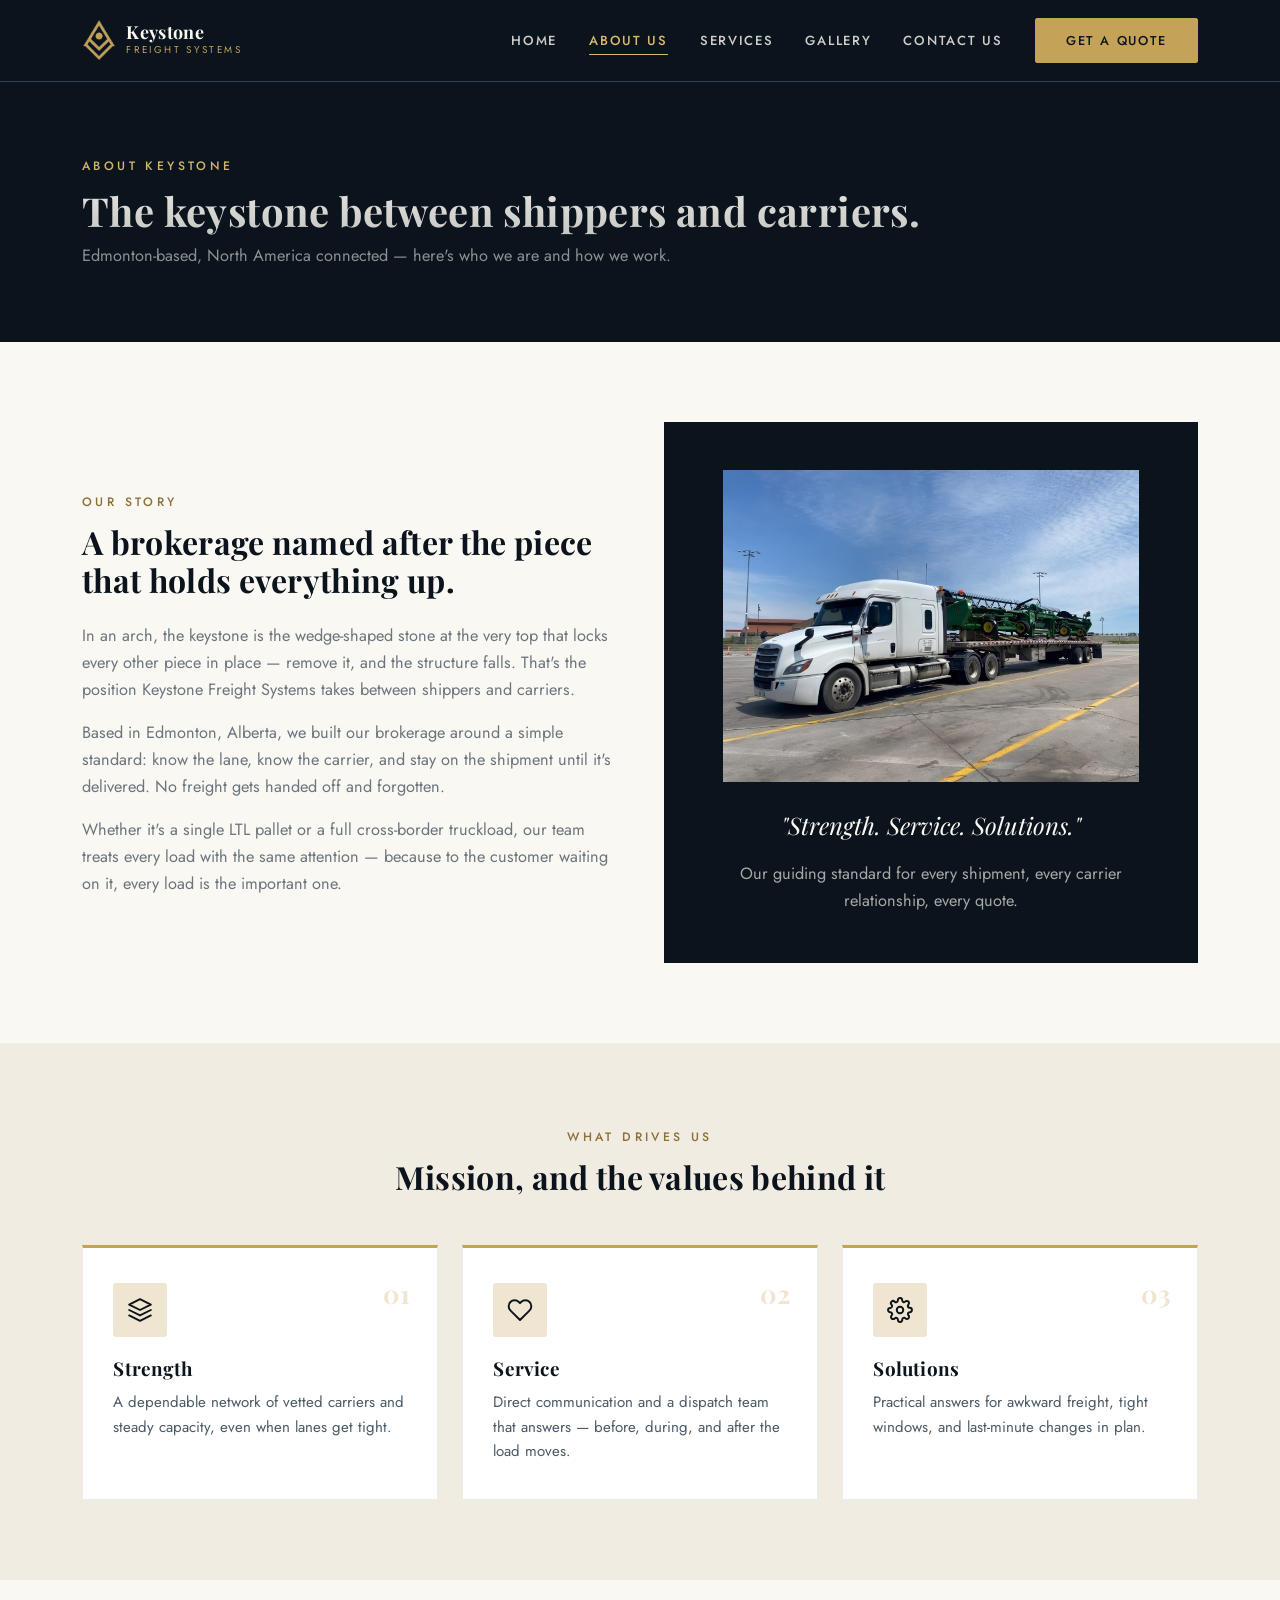
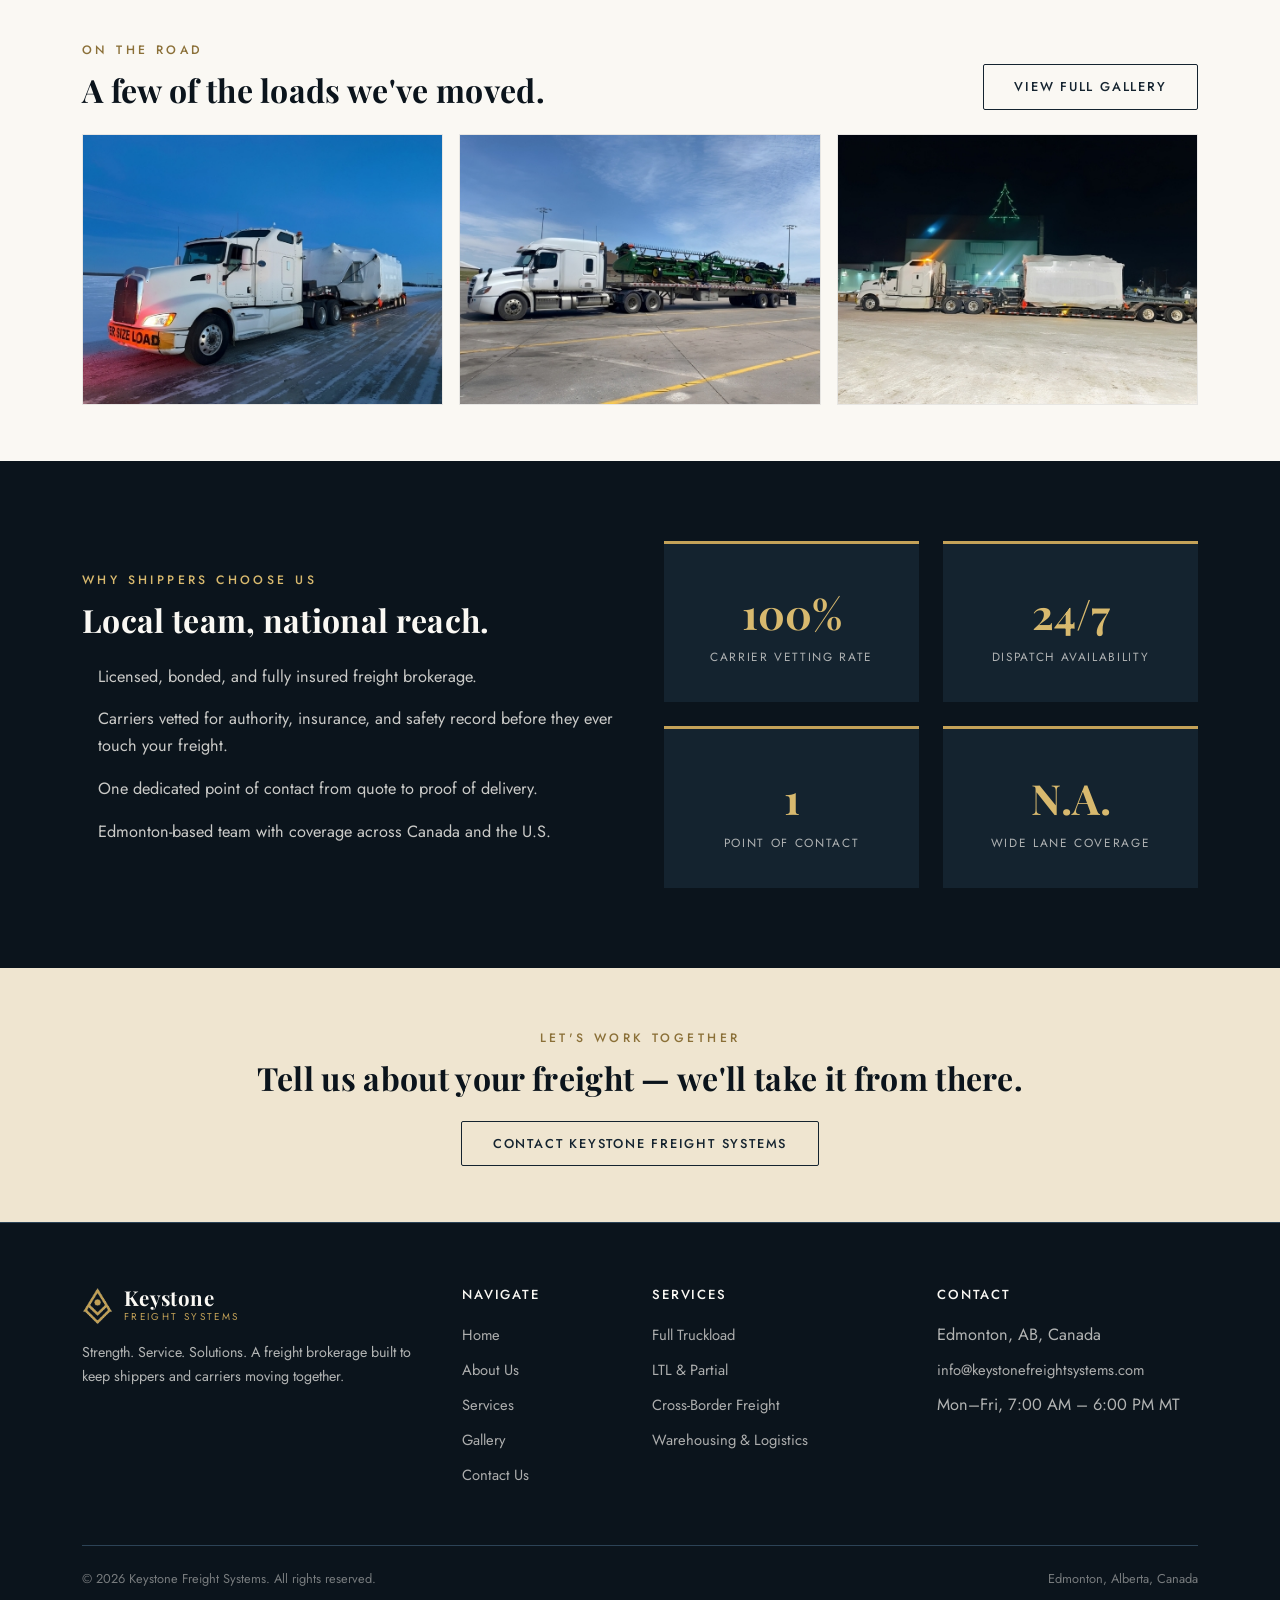
==== about.html @ e7c113f8 "Add files via upload" ====
<!DOCTYPE html>
<html lang="en">
<head>
<meta charset="UTF-8">
<meta name="viewport" content="width=device-width, initial-scale=1.0">
<title>About Us | Keystone Freight Systems</title>
<meta name="description" content="Learn about Keystone Freight Systems, an Edmonton, AB freight brokerage built on strength, service, and solutions.">
<link rel="icon" href="assets/logo-mark.png">
<link rel="preconnect" href="https://fonts.googleapis.com">
<link href="https://fonts.googleapis.com/css2?family=Playfair+Display:wght@600;700;800&family=Jost:wght@400;500;600&display=swap" rel="stylesheet">
<link href="https://cdn.jsdelivr.net/npm/bootstrap@5.3.3/dist/css/bootstrap.min.css" rel="stylesheet">
<link href="css/style.css" rel="stylesheet">
</head>
<body>

<!-- NAVBAR -->
<nav class="navbar navbar-expand-lg kfs-navbar fixed-top">
  <div class="container">
    <a class="navbar-brand" href="index.html">
      <img src="assets/logo-mark.png" alt="Keystone Freight Systems logo">
      <span>
        <span class="kfs-brand-word d-block">Keystone</span>
        <span class="kfs-brand-sub">Freight Systems</span>
      </span>
    </a>
    <button class="navbar-toggler" type="button" data-bs-toggle="collapse" data-bs-target="#kfsNav" aria-controls="kfsNav" aria-expanded="false" aria-label="Toggle navigation">
      <span class="navbar-toggler-icon"></span>
    </button>
    <div class="collapse navbar-collapse" id="kfsNav">
      <ul class="navbar-nav ms-auto align-items-lg-center">
        <li class="nav-item"><a class="nav-link" href="index.html">Home</a></li>
        <li class="nav-item"><a class="nav-link active" href="about.html">About Us</a></li>
        <li class="nav-item"><a class="nav-link" href="services.html">Services</a></li>
        <li class="nav-item"><a class="nav-link" href="gallery.html">Gallery</a></li>
        <li class="nav-item"><a class="nav-link" href="contact.html">Contact Us</a></li>
        <li class="nav-item ms-lg-3 mt-3 mt-lg-0">
          <a class="btn btn-gold btn-sm" href="contact.html">Get A Quote</a>
        </li>
      </ul>
    </div>
  </div>
</nav>

<!-- PAGE HERO -->
<header class="page-hero page-hero--photo" style="padding-top: 9.5rem; --hero-photo: url('assets/gallery/3.jpg');">
  <div class="container position-relative">
    <span class="eyebrow on-dark">About Keystone</span>
    <h1 class="mt-2">The keystone between shippers and carriers.</h1>
    <p>Edmonton-based, North America connected — here's who we are and how we work.</p>
  </div>
</header>

<!-- STORY -->
<section>
  <div class="container">
    <div class="row g-5 align-items-center">
      <div class="col-lg-6 reveal">
        <span class="eyebrow">Our Story</span>
        <h2 class="mt-2 mb-4">A brokerage named after the piece that holds everything up.</h2>
        <p class="text-secondary">In an arch, the keystone is the wedge-shaped stone at the very top that locks every other piece in place — remove it, and the structure falls. That's the position Keystone Freight Systems takes between shippers and carriers.</p>
        <p class="text-secondary">Based in Edmonton, Alberta, we built our brokerage around a simple standard: know the lane, know the carrier, and stay on the shipment until it's delivered. No freight gets handed off and forgotten.</p>
        <p class="text-secondary mb-0">Whether it's a single LTL pallet or a full cross-border truckload, our team treats every load with the same attention — because to the customer waiting on it, every load is the important one.</p>
      </div>
      <div class="col-lg-6 reveal">
        <div class="p-5 bg-navy text-center">
          <div class="kfs-mark mb-4">
                <img src="assets/gallery/1.jpg" alt="about-us">
          </div>
          <p class="text-cream fs-4 fst-italic mb-3" style="font-family: var(--font-display);">"Strength. Service. Solutions."</p>
          <p class="mb-0" style="color: rgba(250,248,243,0.65);">Our guiding standard for every shipment, every carrier relationship, every quote.</p>
        </div>
      </div>
    </div>
  </div>
</section>

<!-- MISSION / VISION / VALUES -->
<section class="bg-cream-dim">
  <div class="container">
    <div class="text-center mb-5 reveal">
      <span class="eyebrow">What Drives Us</span>
      <h2 class="mt-2">Mission, and the values behind it</h2>
    </div>
    <div class="row g-4 reveal">
      <div class="col-md-4">
        <div class="kfs-card position-relative">
          <span class="kfs-card-num">01</span>
          <div class="icon-wrap"><svg viewBox="0 0 24 24" fill="none" stroke-width="1.8" stroke-linecap="round" stroke-linejoin="round"><path d="M12 2 2 7l10 5 10-5-10-5z"/><path d="M2 17l10 5 10-5"/><path d="M2 12l10 5 10-5"/></svg></div>
          <h3>Strength</h3>
          <p>A dependable network of vetted carriers and steady capacity, even when lanes get tight.</p>
        </div>
      </div>
      <div class="col-md-4">
        <div class="kfs-card position-relative">
          <span class="kfs-card-num">02</span>
          <div class="icon-wrap"><svg viewBox="0 0 24 24" fill="none" stroke-width="1.8" stroke-linecap="round" stroke-linejoin="round"><path d="M20.84 4.61a5.5 5.5 0 0 0-7.78 0L12 5.67l-1.06-1.06a5.5 5.5 0 0 0-7.78 7.78l1.06 1.06L12 21.23l7.78-7.78 1.06-1.06a5.5 5.5 0 0 0 0-7.78z"/></svg></div>
          <h3>Service</h3>
          <p>Direct communication and a dispatch team that answers — before, during, and after the load moves.</p>
        </div>
      </div>
      <div class="col-md-4">
        <div class="kfs-card position-relative">
          <span class="kfs-card-num">03</span>
          <div class="icon-wrap"><svg viewBox="0 0 24 24" fill="none" stroke-width="1.8" stroke-linecap="round" stroke-linejoin="round"><circle cx="12" cy="12" r="3"/><path d="M19.4 15a1.65 1.65 0 0 0 .33 1.82l.06.06a2 2 0 1 1-2.83 2.83l-.06-.06a1.65 1.65 0 0 0-1.82-.33 1.65 1.65 0 0 0-1 1.51V21a2 2 0 0 1-4 0v-.09A1.65 1.65 0 0 0 9 19.4a1.65 1.65 0 0 0-1.82.33l-.06.06a2 2 0 1 1-2.83-2.83l.06-.06a1.65 1.65 0 0 0 .33-1.82 1.65 1.65 0 0 0-1.51-1H3a2 2 0 0 1 0-4h.09A1.65 1.65 0 0 0 4.6 9a1.65 1.65 0 0 0-.33-1.82l-.06-.06a2 2 0 1 1 2.83-2.83l.06.06a1.65 1.65 0 0 0 1.82.33H9a1.65 1.65 0 0 0 1-1.51V3a2 2 0 0 1 4 0v.09a1.65 1.65 0 0 0 1 1.51 1.65 1.65 0 0 0 1.82-.33l.06-.06a2 2 0 1 1 2.83 2.83l-.06.06a1.65 1.65 0 0 0-.33 1.82V9a1.65 1.65 0 0 0 1.51 1H21a2 2 0 0 1 0 4h-.09a1.65 1.65 0 0 0-1.51 1z"/></svg></div>
          <h3>Solutions</h3>
          <p>Practical answers for awkward freight, tight windows, and last-minute changes in plan.</p>
        </div>
      </div>
    </div>
  </div>
</section>

<!-- ON THE ROAD -->
<section class="section-tight">
  <div class="container">
    <div class="row align-items-end mb-4 reveal">
      <div class="col-lg-8">
        <span class="eyebrow">On The Road</span>
        <h2 class="mt-2 mb-0">A few of the loads we've moved.</h2>
      </div>
      <div class="col-lg-4 mt-3 mt-lg-0 text-lg-end">
        <a href="gallery.html" class="btn btn-outline-navy">View Full Gallery</a>
      </div>
    </div>
    <div class="row g-3 reveal">
      <div class="col-4">
        <a href="gallery.html" class="on-road-tile">
          <img src="assets/gallery/6.jpg" alt="Truck hauling an oversized load at dusk">
        </a>
      </div>
      <div class="col-4">
        <a href="gallery.html" class="on-road-tile">
          <img src="assets/gallery/8.jpg" alt="Truck loaded with agricultural machinery">
        </a>
      </div>
      <div class="col-4">
        <a href="gallery.html" class="on-road-tile">
          <img src="assets/gallery/7.jpg" alt="Truck hauling a wrapped load at night">
        </a>
      </div>
    </div>
  </div>
</section>

<!-- WHY CHOOSE US / STATS -->
<section class="bg-navy">
  <div class="container">
    <div class="row align-items-center g-5">
      <div class="col-lg-6 reveal">
        <span class="eyebrow on-dark">Why Shippers Choose Us</span>
        <h2 class="text-cream mt-2 mb-4">Local team, national reach.</h2>
        <ul class="list-unstyled d-flex flex-column gap-3" style="color: rgba(250,248,243,0.8);">
          <li class="d-flex gap-3"><span class="diamond flex-shrink-0 mt-2"></span><span>Licensed, bonded, and fully insured freight brokerage.</span></li>
          <li class="d-flex gap-3"><span class="diamond flex-shrink-0 mt-2"></span><span>Carriers vetted for authority, insurance, and safety record before they ever touch your freight.</span></li>
          <li class="d-flex gap-3"><span class="diamond flex-shrink-0 mt-2"></span><span>One dedicated point of contact from quote to proof of delivery.</span></li>
          <li class="d-flex gap-3"><span class="diamond flex-shrink-0 mt-2"></span><span>Edmonton-based team with coverage across Canada and the U.S.</span></li>
        </ul>
      </div>
      <div class="col-lg-6 reveal">
        <div class="row g-4 text-center">
          <div class="col-6">
            <div class="kfs-card-dark">
              <div class="stat-num">100%</div>
              <div class="stat-label">Carrier Vetting Rate</div>
            </div>
          </div>
          <div class="col-6">
            <div class="kfs-card-dark">
              <div class="stat-num">24/7</div>
              <div class="stat-label">Dispatch Availability</div>
            </div>
          </div>
          <div class="col-6">
            <div class="kfs-card-dark">
              <div class="stat-num">1</div>
              <div class="stat-label">Point Of Contact</div>
            </div>
          </div>
          <div class="col-6">
            <div class="kfs-card-dark">
              <div class="stat-num">N.A.</div>
              <div class="stat-label">Wide Lane Coverage</div>
            </div>
          </div>
        </div>
      </div>
    </div>
  </div>
</section>

<!-- CTA -->
<section class="section-tight" style="background: var(--gold-tint);">
  <div class="container text-center reveal">
    <span class="eyebrow">Let's Work Together</span>
    <h2 class="mt-2 mb-4">Tell us about your freight — we'll take it from there.</h2>
    <a href="contact.html" class="btn btn-outline-navy">Contact Keystone Freight Systems</a>
  </div>
</section>

<!-- FOOTER -->
<footer class="kfs-footer">
  <div class="container">
    <div class="row g-4">
      <div class="col-lg-4">
        <div class="footer-brand">
          <img src="assets/logo-mark.png" alt="Keystone Freight Systems logo">
          <div>
            <span class="kfs-brand-word d-block">Keystone</span>
            <span class="kfs-brand-sub">Freight Systems</span>
          </div>
        </div>
        <p class="small">Strength. Service. Solutions. A freight brokerage built to keep shippers and carriers moving together.</p>
      </div>
      <div class="col-6 col-lg-2">
        <h5>Navigate</h5>
        <ul class="list-unstyled d-flex flex-column gap-2">
          <li><a href="index.html">Home</a></li>
          <li><a href="about.html">About Us</a></li>
          <li><a href="services.html">Services</a></li>
          <li><a href="gallery.html">Gallery</a></li>
          <li><a href="contact.html">Contact Us</a></li>
        </ul>
      </div>
      <div class="col-6 col-lg-3">
        <h5>Services</h5>
        <ul class="list-unstyled d-flex flex-column gap-2">
          <li><a href="services.html">Full Truckload</a></li>
          <li><a href="services.html">LTL &amp; Partial</a></li>
          <li><a href="services.html">Cross-Border Freight</a></li>
          <li><a href="services.html">Warehousing &amp; Logistics</a></li>
        </ul>
      </div>
      <div class="col-lg-3">
        <h5>Contact</h5>
        <ul class="list-unstyled d-flex flex-column gap-2">
          <li>Edmonton, AB, Canada</li>
          <li><a href="mailto:info@keystonefreightsystems.com">info@keystonefreightsystems.com</a></li>
          <li>Mon–Fri, 7:00 AM – 6:00 PM MT</li>
        </ul>
      </div>
    </div>
    <div class="footer-bottom d-flex flex-wrap justify-content-between gap-2">
      <span>&copy; 2026 Keystone Freight Systems. All rights reserved.</span>
      <span>Edmonton, Alberta, Canada</span>
    </div>
  </div>
</footer>

<script src="https://cdn.jsdelivr.net/npm/bootstrap@5.3.3/dist/js/bootstrap.bundle.min.js"></script>
<script src="js/main.js"></script>
</body>
</html>
---- css/style.css ----
/* ==========================================================================
   Keystone Freight Systems — Brand Stylesheet
   Palette pulled directly from logo artwork:
   Navy  #0E1B27 (deep) / #16283A (surface) / #1F3347 (raised)
   Gold  #C4A258 (core) / #E9DCC3 (tint) / #8B7038 (shade)
   Cream #FAF8F3 (page background)
   ========================================================================== */

:root{
  --navy-deep:   #0B141C;
  --navy:        #14232F;
  --navy-raised: #1D3040;
  --navy-line:   #2C4356;
  --gold:        #C4A258;
  --gold-bright: #D8B96E;
  --gold-tint:   #EFE5D0;
  --gold-shade:  #8B7038;
  --cream:       #FAF8F3;
  --cream-dim:   #F1ECE1;
  --ink:         #16232E;
  --ink-soft:    #4B5A66;
  --white:       #FFFFFF;

  --font-display: 'Playfair Display', Georgia, serif;
  --font-sans: 'Jost', 'Segoe UI', sans-serif;
}

html{ scroll-behavior:smooth; }

body{
  font-family: var(--font-sans);
  color: var(--ink);
  background: var(--cream);
  font-size: 1.02rem;
  line-height: 1.65;
}

h1,h2,h3,h4, .display-font{
  font-family: var(--font-display);
  color: var(--navy-deep);
  font-weight: 700;
  letter-spacing: 0.01em;
}

.eyebrow{
  font-family: var(--font-sans);
  text-transform: uppercase;
  letter-spacing: 0.28em;
  font-size: 0.76rem;
  font-weight: 500;
  color: var(--gold-shade);
}
.eyebrow.on-dark{ color: var(--gold-bright); }

a{ color: var(--navy); text-decoration:none; }
a:hover{ color: var(--gold-shade); }

::selection{ background: var(--gold-tint); color: var(--navy-deep); }

/* ---------------- Page transition ---------------- */
body{
  animation: kfs-page-in .45s ease both;
}
body.is-leaving{
  opacity: 0;
  transition: opacity .28s ease;
}
@keyframes kfs-page-in{
  from{ opacity:0; }
  to{ opacity:1; }
}
@media (prefers-reduced-motion: reduce){
  body{ animation:none; }
  body.is-leaving{ opacity:1; transition:none; }
}

/* Focus visibility */
a:focus-visible, button:focus-visible, .btn:focus-visible, input:focus-visible, textarea:focus-visible, select:focus-visible{
  outline: 2px solid var(--gold);
  outline-offset: 3px;
}

/* ---------------- Buttons ---------------- */
.btn{ border-radius: 2px; padding: 0.75rem 1.9rem; font-family: var(--font-sans);
  text-transform: uppercase; letter-spacing: 0.14em; font-size: 0.8rem; font-weight: 500;
  transition: all .25s ease; border-width: 1.5px; }

.btn-gold{ background: var(--gold); border-color: var(--gold); color: var(--navy-deep); }
.btn-gold:hover{ background: var(--gold-bright); border-color: var(--gold-bright); color: var(--navy-deep); }

.btn-outline-cream{ background: transparent; border-color: rgba(250,248,243,0.55); color: var(--cream); }
.btn-outline-cream:hover{ background: var(--cream); border-color: var(--cream); color: var(--navy-deep); }

.btn-outline-navy{ background: transparent; border-color: var(--navy); color: var(--navy); }
.btn-outline-navy:hover{ background: var(--navy); border-color: var(--navy); color: var(--cream); }

/* ---------------- Navbar ---------------- */
.kfs-navbar{
  background: var(--navy-deep);
  padding: 0.9rem 0;
  border-bottom: 1px solid var(--navy-line);
}
.kfs-navbar .navbar-brand{ display:flex; align-items:center; gap: 0.65rem; }
.kfs-navbar .navbar-brand img{ height: 42px; width:auto; }
.kfs-navbar .navbar-brand .kfs-brand-word{ font-size: 1.12rem; }
.kfs-brand-word{ font-family: var(--font-display); color: var(--cream); font-size: 1.28rem;
  line-height: 1.05; font-weight: 700; letter-spacing: 0.02em; }
.kfs-brand-sub{ font-family: var(--font-sans); color: var(--gold); font-size: 0.62rem;
  text-transform: uppercase; letter-spacing: 0.24em; display:block; }

.kfs-navbar .nav-link{
  position: relative;
  color: rgba(250,248,243,0.82);
  font-size: 0.82rem;
  text-transform: uppercase;
  letter-spacing: 0.13em;
  padding: 0.55rem 1rem !important;
  font-weight: 500;
  transition: color .25s ease;
}
.kfs-navbar .nav-link::after{
  content:"";
  position:absolute; left:1rem; right:1rem; bottom:0.3rem;
  height:1px; background: var(--gold-bright);
  transform: scaleX(0); transform-origin: left;
  transition: transform .3s ease;
}
.kfs-navbar .nav-link:hover::after,
.kfs-navbar .nav-link.active::after{ transform: scaleX(1); }
.kfs-navbar .nav-link:hover,
.kfs-navbar .nav-link.active{ color: var(--gold-bright); }
.kfs-navbar .navbar-toggler{ border-color: rgba(250,248,243,0.3); }
.kfs-navbar .navbar-toggler-icon{
  background-image: url("data:image/svg+xml,%3csvg xmlns='http://www.w3.org/2000/svg' viewBox='0 0 30 30'%3e%3cpath stroke='rgba(250,248,243,0.85)' stroke-width='2' stroke-linecap='round' stroke-miterlimit='10' d='M4 7h22M4 15h22M4 23h22'/%3e%3c/svg%3e");
}

/* ---------------- Page hero band (inner pages) ---------------- */
.page-hero{
  background: var(--navy-deep);
  position: relative;
  padding: 4.5rem 0 3.5rem;
  overflow: hidden;
}
.page-hero::after{
  content:"";
  position:absolute; inset:0;
  background-image: radial-gradient(circle at 88% 20%, rgba(196,162,88,0.15), transparent 55%);
  pointer-events:none;
}
.page-hero h1{ color: var(--cream); margin-bottom:0.5rem; }
.page-hero p{ color: rgba(250,248,243,0.75); max-width: 640px; }

.page-hero--photo{
  background-image:
    linear-gradient(100deg, rgba(11,20,28,0.94) 0%, rgba(11,20,28,0.8) 40%, rgba(11,20,28,0.4) 75%, rgba(11,20,28,0.2) 100%),
    var(--hero-photo, none);
  background-size: cover;
  background-position: center 55%;
  background-repeat: no-repeat;
}
.page-hero--photo::after{
  background-image: linear-gradient(0deg, rgba(11,20,28,0.5), transparent 55%);
}
@media (max-width: 767.98px){
  .page-hero--photo{
    background-image:
      linear-gradient(180deg, rgba(11,20,28,0.88) 0%, rgba(11,20,28,0.7) 60%, rgba(11,20,28,0.5) 100%),
      var(--hero-photo, none);
  }
}

/* ---------------- Diamond / route motif (signature element) ---------------- */
.kfs-mark{ display:inline-block; }
.kfs-mark svg{ display:block; }

.route-line{
  position: relative;
  display: flex;
  justify-content: space-between;
  align-items: center;
  margin: 0 auto;
}
.route-line::before{
  content:"";
  position:absolute;
  top:50%; left: 4%; right: 4%;
  height: 1px;
  background: repeating-linear-gradient(90deg, var(--gold-shade) 0 8px, transparent 8px 16px);
  transform: translateY(-50%);
  z-index: 0;
}
.route-node{
  position: relative;
  z-index: 1;
  background: var(--cream);
  text-align:center;
  padding: 0 0.75rem;
}
.route-node .diamond{
  width: 18px; height: 18px;
  background: var(--gold);
  transform: rotate(45deg);
  margin: 0 auto 0.9rem;
  border: 1px solid var(--navy-deep);
}
.page-hero .route-node{ background: var(--navy-deep); }

/* Divider using the chevron motif */
.chevron-divider{ display:flex; justify-content:center; margin: 0.5rem 0 2rem; }

/* ---------------- Sections ---------------- */
section{ padding: 5rem 0; }
.section-tight{ padding: 3.5rem 0; }
.bg-navy{ background: var(--navy-deep); }
.bg-navy-raised{ background: var(--navy); }
.bg-cream-dim{ background: var(--cream-dim); }
.text-gold{ color: var(--gold) !important; }
.text-cream{ color: var(--cream) !important; }

/* ---------------- Cards ---------------- */
.kfs-card{
  background: var(--white);
  border: 1px solid rgba(22,35,46,0.08);
  border-top: 3px solid var(--gold);
  padding: 2.2rem 1.9rem;
  height: 100%;
  transition: transform .25s ease, box-shadow .25s ease;
}
.kfs-card:hover{ transform: translateY(-6px); box-shadow: 0 18px 34px rgba(14,27,39,0.1); }
.kfs-card .icon-wrap{
  width: 54px; height: 54px;
  display:flex; align-items:center; justify-content:center;
  background: var(--gold-tint);
  border-radius: 3px;
  margin-bottom: 1.3rem;
}
.kfs-card .icon-wrap svg{ width:26px; height:26px; stroke: var(--navy-deep); }
.kfs-card h3{ font-size: 1.18rem; margin-bottom: 0.6rem; }
.kfs-card p{ color: var(--ink-soft); font-size: 0.94rem; margin-bottom: 0; }
.kfs-card-num{
  position:absolute; top:1.5rem; right:1.7rem;
  font-family: var(--font-display);
  font-size: 1.6rem;
  color: var(--gold-tint);
  font-weight: 700;
}

.kfs-card-photo{ padding:0; overflow:hidden; }
.kfs-card-photo .card-photo{
  aspect-ratio: 16/10;
  overflow: hidden;
}
.kfs-card-photo .card-photo img{
  width:100%; height:100%; object-fit:cover; display:block;
  transition: transform .6s cubic-bezier(.25,.8,.25,1), filter .6s ease;
  filter: saturate(0.96);
}
.kfs-card-photo:hover .card-photo img{ transform: scale(1.08); filter: saturate(1.05); }
.kfs-card-photo .card-body-inner{ padding: 1.8rem 1.9rem 2.2rem; }
.kfs-card-photo .icon-wrap{ margin-top: -3.5rem; position:relative; background: var(--white); box-shadow: 0 8px 20px rgba(14,27,39,0.15); }

.kfs-card-dark{
  background: var(--navy);
  border-top: 3px solid var(--gold);
  padding: 2.2rem 1.9rem;
  height:100%;
  transition: transform .25s ease, box-shadow .25s ease;
}
.kfs-card-dark:hover{ transform: translateY(-6px); box-shadow: 0 18px 34px rgba(0,0,0,0.35); }
.kfs-card-dark h3{ color: var(--cream); }
.kfs-card-dark p{ color: rgba(250,248,243,0.72); font-size:0.94rem; margin-bottom:0; }
.kfs-card-dark .icon-wrap{
  width: 54px; height: 54px;
  display:flex; align-items:center; justify-content:center;
  background: rgba(196,162,88,0.14);
  border-radius: 3px;
  margin-bottom: 1.3rem;
}
.kfs-card-dark .icon-wrap svg{ width:26px; height:26px; stroke: var(--gold-bright); }

/* Stat block */
.stat-num{ font-family: var(--font-display); font-size: 2.6rem; color: var(--gold-bright); font-weight:700; }
.stat-label{ text-transform: uppercase; letter-spacing:0.14em; font-size:0.74rem; color: rgba(250,248,243,0.68); }

/* ---------------- Hero (home) ---------------- */
.home-hero{
  position: relative;
  overflow:hidden;
  padding: 10.5rem 0 6rem;
  background-image:
    linear-gradient(100deg, rgba(11,20,28,0.95) 0%, rgba(11,20,28,0.82) 34%, rgba(11,20,28,0.45) 62%, rgba(11,20,28,0.18) 100%),
    url("../assets/hero-bg.jpg");
  background-size: cover;
  background-position: center 62%;
  background-repeat: no-repeat;
}
.home-hero::after{
  content:"";
  position:absolute; inset:0;
  background-image: linear-gradient(0deg, rgba(11,20,28,0.55), transparent 45%);
  pointer-events:none;
}
@media (max-width: 767.98px){
  .home-hero{
    background-image:
      linear-gradient(180deg, rgba(11,20,28,0.9) 0%, rgba(11,20,28,0.75) 55%, rgba(11,20,28,0.55) 100%),
      url("../assets/hero-bg.jpg");
    background-position: center 70%;
  }
}
.home-hero h1{
  color: var(--cream);
  font-size: clamp(2.4rem, 4.6vw, 3.7rem);
  line-height: 1.12;
}
.home-hero .lead{ color: rgba(250,248,243,0.78); font-size: 1.12rem; max-width: 560px; }

/* ---------------- Gallery ---------------- */
.gallery-filters{
  display:flex; flex-wrap:wrap; gap:0.6rem; justify-content:center;
  margin-bottom: 2.75rem;
}
.gallery-filter{
  background: transparent;
  border: 1px solid rgba(22,35,46,0.18);
  color: var(--ink-soft);
  text-transform: uppercase;
  letter-spacing: 0.12em;
  font-size: 0.74rem;
  font-weight: 500;
  padding: 0.55rem 1.2rem;
  border-radius: 2px;
  transition: all .2s ease;
  cursor: pointer;
}
.gallery-filter:hover{ border-color: var(--gold-shade); color: var(--gold-shade); }
.gallery-filter.is-active{ background: var(--navy-deep); border-color: var(--navy-deep); color: var(--cream); }

.gallery-tile{
  position: relative;
  overflow: hidden;
  aspect-ratio: 4/3;
  background: var(--navy);
  border: 1px solid rgba(22,35,46,0.08);
  display:block;
  width:100%;
  padding:0;
  margin:0;
  appearance:none;
  text-align:left;
  font: inherit;
  cursor: zoom-in;
  transition: opacity .4s ease, transform .4s ease;
}
.gallery-tile.is-hidden{
  display:none;
}
.gallery-tile--wide{ aspect-ratio: 16/10; }
.gallery-tile svg{ width:100%; height:100%; }
.gallery-tile img{
  width:100%; height:100%; object-fit:cover; display:block;
  transition: transform .6s cubic-bezier(.25,.8,.25,1), filter .6s ease;
  filter: saturate(0.96);
}
.gallery-tile:hover img{ transform: scale(1.08); filter: saturate(1.05); }
.gallery-tile .tile-badge{
  position:absolute; top:0.9rem; left:0.9rem;
  background: rgba(11,20,28,0.72);
  color: var(--gold-bright);
  text-transform:uppercase; letter-spacing:0.12em; font-size:0.66rem; font-weight:500;
  padding: 0.32rem 0.7rem;
  border: 1px solid rgba(196,162,88,0.4);
}
.gallery-tile figcaption{
  position:absolute; left:0; right:0; bottom:0;
  padding: 1.1rem 1.1rem 0.9rem;
  background: linear-gradient(0deg, rgba(11,20,28,0.92), rgba(11,20,28,0.15) 75%, transparent);
  color: var(--cream);
  font-size: 0.86rem;
  letter-spacing: 0.04em;
  transform: translateY(6px);
  opacity: 0.92;
  transition: transform .4s ease, opacity .4s ease;
}
.gallery-tile:hover figcaption{ transform: translateY(0); opacity: 1; }
.gallery-tile .zoom-hint{
  position:absolute; inset:0;
  display:flex; align-items:center; justify-content:center;
  opacity:0; transition: opacity .3s ease;
  background: rgba(11,20,28,0.15);
}
.gallery-tile:hover .zoom-hint{ opacity:1; }
.gallery-tile .zoom-hint svg{
  width:38px; height:38px; padding:9px;
  background: rgba(11,20,28,0.65);
  border: 1px solid rgba(250,248,243,0.5);
  stroke: var(--cream);
}

.on-road-tile{
  display:block; overflow:hidden;
  aspect-ratio: 4/3;
  border: 1px solid rgba(22,35,46,0.08);
}
.on-road-tile img{
  width:100%; height:100%; object-fit:cover; display:block;
  transition: transform .6s cubic-bezier(.25,.8,.25,1), filter .6s ease;
  filter: saturate(0.96);
}
.on-road-tile:hover img{ transform: scale(1.08); filter: saturate(1.05); }

/* Lightbox modal */
#galleryLightbox .modal-content{ background: transparent; border:0; }
#galleryLightbox .modal-body{ padding:0; text-align:center; }
#galleryLightbox img{
  max-width:100%; max-height:78vh; width:auto; margin:0 auto;
  border: 1px solid rgba(196,162,88,0.35);
}
#galleryLightbox figcaption{
  color: var(--cream);
  margin-top: 1rem;
  font-size: 0.92rem;
  letter-spacing: 0.04em;
}
#galleryLightbox .btn-close{
  filter: invert(1) grayscale(1) brightness(2);
  opacity: 0.85;
  position:absolute; top:-2.4rem; right:0;
}
#galleryLightbox .modal-dialog{ max-width: min(90vw, 980px); }

/* ---------------- Forms ---------------- */
.form-control, .form-select{
  border-radius: 2px;
  border: 1px solid #D8D2C4;
  padding: 0.72rem 0.9rem;
  font-size: 0.95rem;
}
.form-control:focus, .form-select:focus{
  border-color: var(--gold);
  box-shadow: 0 0 0 0.15rem rgba(196,162,88,0.25);
}
label{ font-size: 0.82rem; text-transform: uppercase; letter-spacing: 0.08em; color: var(--ink-soft); margin-bottom: 0.35rem; }
.req{ color: var(--gold-shade); }

/* ---------------- Footer ---------------- */
.kfs-footer{ background: var(--navy-deep); color: rgba(250,248,243,0.7); padding: 4rem 0 1.5rem; border-top: 1px solid var(--navy-line); }
.kfs-footer h5{ color: var(--cream); font-family: var(--font-sans); text-transform:uppercase; letter-spacing:0.14em; font-size:0.82rem; margin-bottom:1.2rem; }
.kfs-footer a{ color: rgba(250,248,243,0.68); font-size:0.92rem; }
.kfs-footer a:hover{ color: var(--gold-bright); }
.kfs-footer .footer-brand{ display:flex; align-items:center; gap:0.7rem; margin-bottom:1rem; }
.kfs-footer .footer-brand img{ height:38px; }
.kfs-footer p.small-note{ font-size:0.82rem; color: rgba(250,248,243,0.5); }
.footer-bottom{ border-top: 1px solid var(--navy-line); margin-top: 2.5rem; padding-top: 1.4rem; font-size: 0.8rem; color: rgba(250,248,243,0.45); }
.social-dot{
  width: 36px; height:36px; border:1px solid rgba(250,248,243,0.25);
  display:flex; align-items:center; justify-content:center; border-radius:50%;
  transition: all .2s ease;
}
.social-dot:hover{ border-color: var(--gold); background: rgba(196,162,88,0.12); }
.social-dot svg{ width:16px; height:16px; stroke: var(--cream); }

/* ---------------- Scroll reveal ---------------- */
.reveal{
  opacity: 0;
  transform: translateY(22px);
  transition: opacity .7s ease, transform .7s ease;
  transition-delay: calc(var(--reveal-i, 0) * 80ms);
}
.reveal.is-visible{ opacity: 1; transform: translateY(0); }
@media (prefers-reduced-motion: reduce){
  .reveal{ opacity:1; transform:none; transition:none; }
}

/* ---------------- Home slider ---------------- */
.kfs-slider{
  overflow: hidden;
  border: 1px solid rgba(22,35,46,0.08);
}
.kfs-slider .carousel-item{
  aspect-ratio: 21/9;
}
.kfs-slider .carousel-item img{
  width:100%; height:100%; object-fit:cover; display:block;
}
.kfs-slider .carousel-caption{
  left:0; right:0; bottom:0; text-align:left;
  padding: 2.2rem 2rem 1.6rem;
  background: linear-gradient(0deg, rgba(11,20,28,0.85), transparent);
}
.kfs-slider .carousel-caption p{
  font-family: var(--font-display);
  font-size: 1.3rem;
  color: var(--cream);
  margin: 0.5rem 0 0;
}
.kfs-slider .tile-badge{
  position:static;
  display:inline-block;
}
.kfs-slider .carousel-control-prev,
.kfs-slider .carousel-control-next{ width: 4.5rem; opacity: 1; }
.kfs-slider-arrow{
  display:inline-flex; align-items:center; justify-content:center;
  width: 42px; height: 42px;
  background: rgba(11,20,28,0.55);
  border: 1px solid rgba(250,248,243,0.4);
  transition: background .2s ease, border-color .2s ease;
}
.kfs-slider-arrow svg{ width:20px; height:20px; stroke: var(--cream); }
.kfs-slider .carousel-control-prev:hover .kfs-slider-arrow,
.kfs-slider .carousel-control-next:hover .kfs-slider-arrow{
  background: rgba(196,162,88,0.85); border-color: var(--gold-bright);
}
.kfs-slider .carousel-indicators{ margin-bottom: 0.9rem; gap: 0.4rem; }
.kfs-slider .carousel-indicators button{
  width: 26px; height: 3px; border-radius: 0;
  background-color: rgba(250,248,243,0.45);
  border: none; opacity:1;
  transition: background-color .25s ease;
}
.kfs-slider .carousel-indicators button.active{ background-color: var(--gold-bright); }
@media (max-width: 767.98px){
  .kfs-slider .carousel-item{ aspect-ratio: 4/3; }
  .kfs-slider .carousel-caption p{ font-size: 1.05rem; }
}

/* ---------------- Misc ---------------- */
.hr-gold{ width:56px; height:2px; background: var(--gold); border:none; margin: 1.1rem 0 1.6rem; }
.hr-gold.center{ margin-left:auto; margin-right:auto; }

.badge-outline{
  border: 1px solid var(--gold-shade);
  color: var(--gold-shade);
  text-transform: uppercase;
  letter-spacing: 0.1em;
  font-size: 0.7rem;
  padding: 0.35rem 0.8rem;
  font-weight: 500;
}

@media (max-width: 767.98px){
  .route-line{ flex-direction: column; gap: 2rem; }
  .route-line::before{ top:0; bottom:0; left:50%; right:auto; width:1px; height:100%;
    background: repeating-linear-gradient(180deg, var(--gold-shade) 0 8px, transparent 8px 16px); }
  .home-hero .watermark{ opacity:0.06; }
}
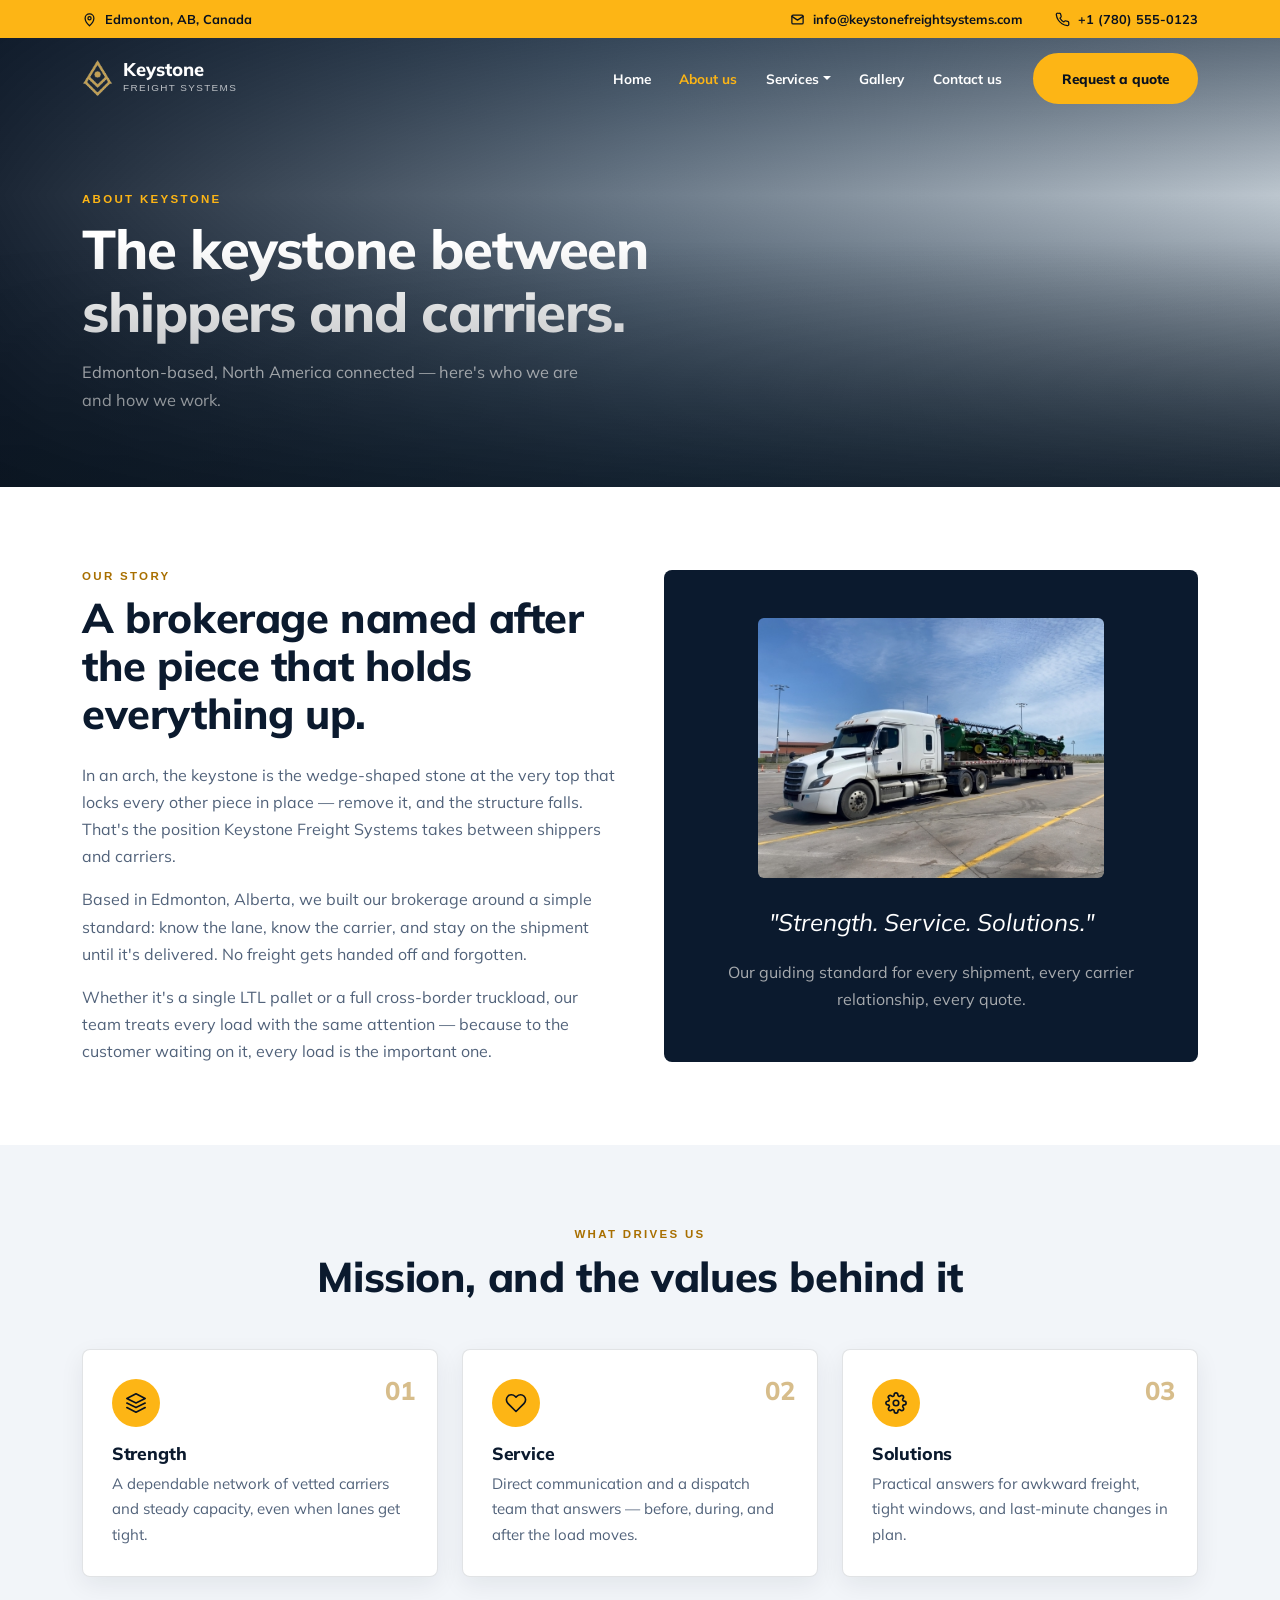
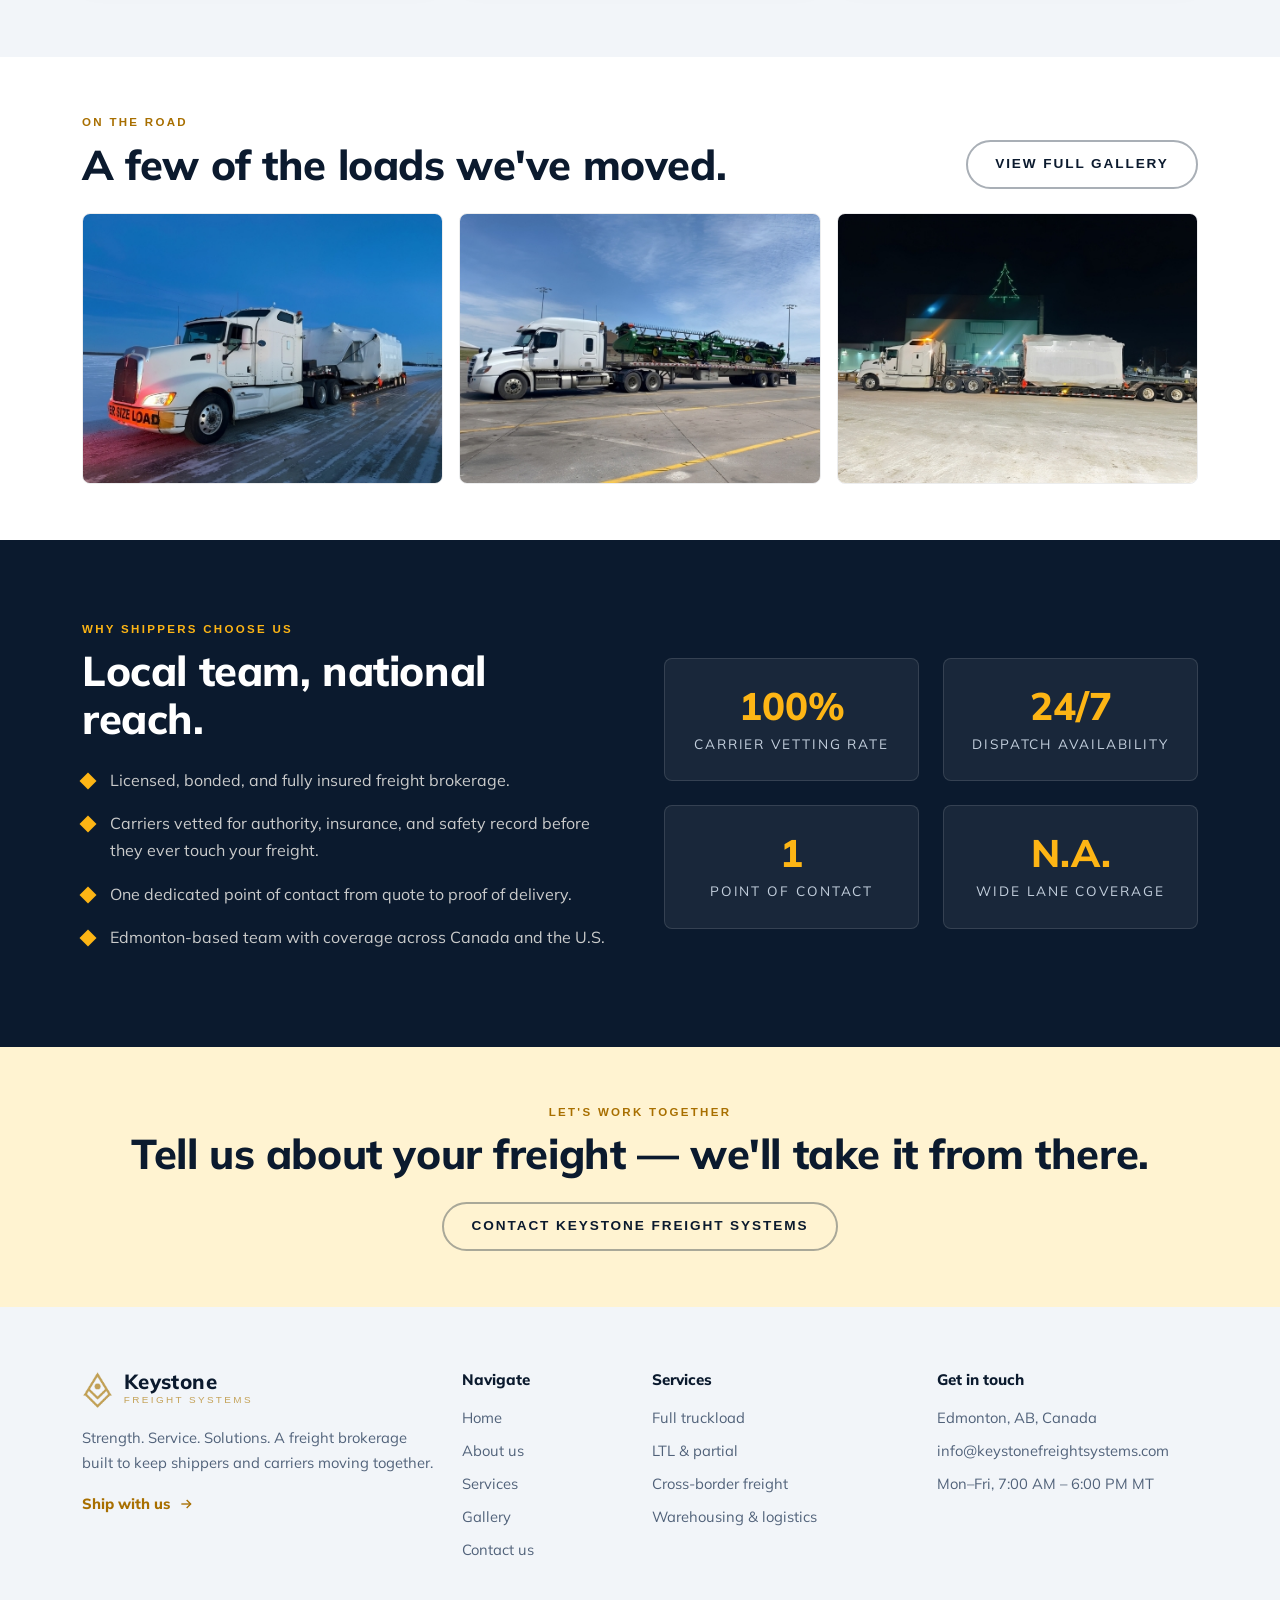
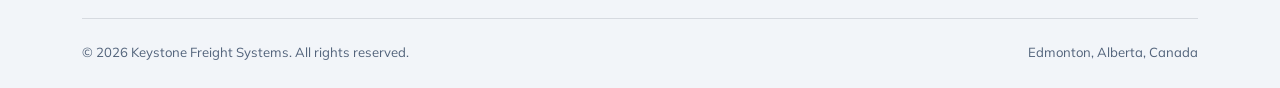
==== commit 2665241c: "Add files via upload" ====
--- a/about.html
+++ b/about.html
@@ -5,44 +5,54 @@
 <meta name="viewport" content="width=device-width, initial-scale=1.0">
 <title>About Us | Keystone Freight Systems</title>
 <meta name="description" content="Learn about Keystone Freight Systems, an Edmonton, AB freight brokerage built on strength, service, and solutions.">
-<link rel="icon" href="assets/logo-mark.png">
+<link rel="icon" href="assets/img/logo-mark.png">
 <link rel="preconnect" href="https://fonts.googleapis.com">
-<link href="https://fonts.googleapis.com/css2?family=Playfair+Display:wght@600;700;800&family=Jost:wght@400;500;600&display=swap" rel="stylesheet">
+<link href="https://fonts.googleapis.com/css2?family=Mulish:wght@400;600;700;800&display=swap" rel="stylesheet">
 <link href="https://cdn.jsdelivr.net/npm/bootstrap@5.3.3/dist/css/bootstrap.min.css" rel="stylesheet">
-<link href="css/style.css" rel="stylesheet">
+<link href="assets/css/style.css" rel="stylesheet">
 </head>
-<body>
-
-<!-- NAVBAR -->
-<nav class="navbar navbar-expand-lg kfs-navbar fixed-top">
+<body class="ud-home">
+
+<!-- TOP BAR + NAVBAR -->
+<div class="ud-topbar">
+  <div class="container ud-topbar-inner">
+    <span class="ud-topbar-item ud-topbar-addr"><svg viewBox="0 0 24 24" aria-hidden="true"><path d="M12 22s7-6.2 7-12a7 7 0 1 0-14 0c0 5.8 7 12 7 12z"/><circle cx="12" cy="10" r="2.5"/></svg>Edmonton, AB, Canada</span>
+    <a class="ud-topbar-item" href="mailto:info@keystonefreightsystems.com"><svg viewBox="0 0 24 24" aria-hidden="true"><rect x="3" y="5" width="18" height="14" rx="2"/><path d="M3 7l9 6 9-6"/></svg>info@keystonefreightsystems.com</a>
+    <a class="ud-topbar-item" href="tel:+17805550123"><svg viewBox="0 0 24 24" aria-hidden="true"><path d="M22 16.9v3a2 2 0 0 1-2.2 2 19.8 19.8 0 0 1-8.6-3.1 19.5 19.5 0 0 1-6-6A19.8 19.8 0 0 1 2.1 4.2 2 2 0 0 1 4.1 2h3a2 2 0 0 1 2 1.7c.1 1 .4 1.9.7 2.8a2 2 0 0 1-.5 2.1L8 9.9a16 16 0 0 0 6 6l1.3-1.3a2 2 0 0 1 2.1-.4c.9.3 1.8.6 2.8.7a2 2 0 0 1 1.7 2z"/></svg>+1 (780) 555-0123</a>
+  </div>
+</div>
+
+<nav class="navbar navbar-expand-lg ud-nav" data-bs-theme="light" aria-label="Main">
   <div class="container">
     <a class="navbar-brand" href="index.html">
-      <img src="assets/logo-mark.png" alt="Keystone Freight Systems logo">
-      <span>
-        <span class="kfs-brand-word d-block">Keystone</span>
-        <span class="kfs-brand-sub">Freight Systems</span>
-      </span>
+      <img src="assets/img/logo-mark.png" alt="Keystone Freight Systems logo">
+      <span><span class="kfs-brand-word d-block">Keystone</span><span class="kfs-brand-sub">Freight Systems</span></span>
     </a>
-    <button class="navbar-toggler" type="button" data-bs-toggle="collapse" data-bs-target="#kfsNav" aria-controls="kfsNav" aria-expanded="false" aria-label="Toggle navigation">
-      <span class="navbar-toggler-icon"></span>
-    </button>
+    <button class="navbar-toggler" type="button" data-bs-toggle="collapse" data-bs-target="#kfsNav" aria-controls="kfsNav" aria-expanded="false" aria-label="Toggle navigation"><span class="navbar-toggler-icon"></span></button>
     <div class="collapse navbar-collapse" id="kfsNav">
       <ul class="navbar-nav ms-auto align-items-lg-center">
         <li class="nav-item"><a class="nav-link" href="index.html">Home</a></li>
-        <li class="nav-item"><a class="nav-link active" href="about.html">About Us</a></li>
-        <li class="nav-item"><a class="nav-link" href="services.html">Services</a></li>
+        <li class="nav-item"><a class="nav-link active" href="about.html">About us</a></li>
+        <li class="nav-item dropdown">
+          <a class="nav-link dropdown-toggle" href="services.html" role="button" data-bs-toggle="dropdown" aria-expanded="false">Services</a>
+          <ul class="dropdown-menu">
+            <li><a class="dropdown-item" href="services.html">All services</a></li>
+            <li><a class="dropdown-item" href="services.html">Full truckload</a></li>
+            <li><a class="dropdown-item" href="services.html">LTL &amp; partial</a></li>
+            <li><a class="dropdown-item" href="services.html">Cross-border freight</a></li>
+            <li><a class="dropdown-item" href="services.html">Live load tracking</a></li>
+          </ul>
+        </li>
         <li class="nav-item"><a class="nav-link" href="gallery.html">Gallery</a></li>
-        <li class="nav-item"><a class="nav-link" href="contact.html">Contact Us</a></li>
-        <li class="nav-item ms-lg-3 mt-3 mt-lg-0">
-          <a class="btn btn-gold btn-sm" href="contact.html">Get A Quote</a>
-        </li>
+        <li class="nav-item"><a class="nav-link" href="contact.html">Contact us</a></li>
+        <li class="nav-item ms-lg-3 mt-3 mt-lg-0"><a class="ud-btn" href="contact.html">Request a quote</a></li>
       </ul>
     </div>
   </div>
 </nav>
 
 <!-- PAGE HERO -->
-<header class="page-hero page-hero--photo" style="padding-top: 9.5rem; --hero-photo: url('assets/gallery/3.jpg');">
+<header class="page-hero page-hero--photo" style="padding-top: 9.5rem; --hero-photo: url('assets/img/gallery/3.jpg');">
   <div class="container position-relative">
     <span class="eyebrow on-dark">About Keystone</span>
     <h1 class="mt-2">The keystone between shippers and carriers.</h1>
@@ -64,7 +74,7 @@
       <div class="col-lg-6 reveal">
         <div class="p-5 bg-navy text-center">
           <div class="kfs-mark mb-4">
-                <img src="assets/gallery/1.jpg" alt="about-us">
+                <img src="assets/img/gallery/1.jpg" alt="about-us">
           </div>
           <p class="text-cream fs-4 fst-italic mb-3" style="font-family: var(--font-display);">"Strength. Service. Solutions."</p>
           <p class="mb-0" style="color: rgba(250,248,243,0.65);">Our guiding standard for every shipment, every carrier relationship, every quote.</p>
@@ -125,17 +135,17 @@
     <div class="row g-3 reveal">
       <div class="col-4">
         <a href="gallery.html" class="on-road-tile">
-          <img src="assets/gallery/6.jpg" alt="Truck hauling an oversized load at dusk">
+          <img src="assets/img/gallery/6.jpg" alt="Truck hauling an oversized load at dusk">
         </a>
       </div>
       <div class="col-4">
         <a href="gallery.html" class="on-road-tile">
-          <img src="assets/gallery/8.jpg" alt="Truck loaded with agricultural machinery">
+          <img src="assets/img/gallery/8.jpg" alt="Truck loaded with agricultural machinery">
         </a>
       </div>
       <div class="col-4">
         <a href="gallery.html" class="on-road-tile">
-          <img src="assets/gallery/7.jpg" alt="Truck hauling a wrapped load at night">
+          <img src="assets/img/gallery/7.jpg" alt="Truck hauling a wrapped load at night">
         </a>
       </div>
     </div>
@@ -198,40 +208,42 @@
 </section>
 
 <!-- FOOTER -->
-<footer class="kfs-footer">
+<footer class="ud-footer">
   <div class="container">
     <div class="row g-4">
       <div class="col-lg-4">
         <div class="footer-brand">
-          <img src="assets/logo-mark.png" alt="Keystone Freight Systems logo">
+          <img src="assets/img/logo-mark.png" alt="Keystone Freight Systems logo">
           <div>
             <span class="kfs-brand-word d-block">Keystone</span>
             <span class="kfs-brand-sub">Freight Systems</span>
           </div>
         </div>
-        <p class="small">Strength. Service. Solutions. A freight brokerage built to keep shippers and carriers moving together.</p>
+        <p class="mb-3">Strength. Service. Solutions. A freight brokerage built to keep shippers and carriers moving together.</p>
+        <a href="contact.html" class="ud-link">Ship with us
+          <svg viewBox="0 0 24 24"><path d="M5 12h14"/><path d="M13 6l6 6-6 6"/></svg></a>
       </div>
       <div class="col-6 col-lg-2">
         <h5>Navigate</h5>
         <ul class="list-unstyled d-flex flex-column gap-2">
           <li><a href="index.html">Home</a></li>
-          <li><a href="about.html">About Us</a></li>
+          <li><a href="about.html">About us</a></li>
           <li><a href="services.html">Services</a></li>
           <li><a href="gallery.html">Gallery</a></li>
-          <li><a href="contact.html">Contact Us</a></li>
+          <li><a href="contact.html">Contact us</a></li>
         </ul>
       </div>
       <div class="col-6 col-lg-3">
         <h5>Services</h5>
         <ul class="list-unstyled d-flex flex-column gap-2">
-          <li><a href="services.html">Full Truckload</a></li>
-          <li><a href="services.html">LTL &amp; Partial</a></li>
-          <li><a href="services.html">Cross-Border Freight</a></li>
-          <li><a href="services.html">Warehousing &amp; Logistics</a></li>
+          <li><a href="services.html">Full truckload</a></li>
+          <li><a href="services.html">LTL &amp; partial</a></li>
+          <li><a href="services.html">Cross-border freight</a></li>
+          <li><a href="services.html">Warehousing &amp; logistics</a></li>
         </ul>
       </div>
       <div class="col-lg-3">
-        <h5>Contact</h5>
+        <h5>Get in touch</h5>
         <ul class="list-unstyled d-flex flex-column gap-2">
           <li>Edmonton, AB, Canada</li>
           <li><a href="mailto:info@keystonefreightsystems.com">info@keystonefreightsystems.com</a></li>
@@ -239,7 +251,7 @@
         </ul>
       </div>
     </div>
-    <div class="footer-bottom d-flex flex-wrap justify-content-between gap-2">
+    <div class="ud-footer-bottom">
       <span>&copy; 2026 Keystone Freight Systems. All rights reserved.</span>
       <span>Edmonton, Alberta, Canada</span>
     </div>
@@ -247,6 +259,6 @@
 </footer>
 
 <script src="https://cdn.jsdelivr.net/npm/bootstrap@5.3.3/dist/js/bootstrap.bundle.min.js"></script>
-<script src="js/main.js"></script>
+<script src="assets/js/main.js"></script>
 </body>
 </html>
--- a/assets/css/style.css
+++ b/assets/css/style.css
@@ -0,0 +1,948 @@
+/* ==========================================================================
+   Keystone Freight Systems — Brand Stylesheet
+   Palette pulled directly from logo artwork:
+   Navy  #0E1B27 (deep) / #16283A (surface) / #1F3347 (raised)
+   Gold  #C4A258 (core) / #E9DCC3 (tint) / #8B7038 (shade)
+   Cream #FAF8F3 (page background)
+   ========================================================================== */
+
+:root{
+  --navy-deep:   #0B141C;
+  --navy:        #14232F;
+  --navy-raised: #1D3040;
+  --navy-line:   #2C4356;
+  --gold:        #C4A258;
+  --gold-bright: #D8B96E;
+  --gold-tint:   #EFE5D0;
+  --gold-shade:  #8B7038;
+  --cream:       #FAF8F3;
+  --cream-dim:   #F1ECE1;
+  --ink:         #16232E;
+  --ink-soft:    #4B5A66;
+  --white:       #FFFFFF;
+
+  --font-display: 'Playfair Display', Georgia, serif;
+  --font-sans: 'Jost', 'Segoe UI', sans-serif;
+}
+
+html{ scroll-behavior:smooth; }
+
+body{
+  font-family: var(--font-sans);
+  color: var(--ink);
+  background: var(--cream);
+  font-size: 1.02rem;
+  line-height: 1.65;
+}
+
+h1,h2,h3,h4, .display-font{
+  font-family: var(--font-display);
+  color: var(--navy-deep);
+  font-weight: 700;
+  letter-spacing: 0.01em;
+}
+
+.eyebrow{
+  font-family: var(--font-sans);
+  text-transform: uppercase;
+  letter-spacing: 0.28em;
+  font-size: 0.76rem;
+  font-weight: 500;
+  color: var(--gold-shade);
+}
+.eyebrow.on-dark{ color: var(--gold-bright); }
+
+a{ color: var(--navy); text-decoration:none; }
+a:hover{ color: var(--gold-shade); }
+
+::selection{ background: var(--gold-tint); color: var(--navy-deep); }
+
+/* ---------------- Page transition ---------------- */
+body{
+  animation: kfs-page-in .45s ease both;
+}
+body.is-leaving{
+  opacity: 0;
+  transition: opacity .28s ease;
+}
+@keyframes kfs-page-in{
+  from{ opacity:0; }
+  to{ opacity:1; }
+}
+@media (prefers-reduced-motion: reduce){
+  body{ animation:none; }
+  body.is-leaving{ opacity:1; transition:none; }
+}
+
+/* Focus visibility */
+a:focus-visible, button:focus-visible, .btn:focus-visible, input:focus-visible, textarea:focus-visible, select:focus-visible{
+  outline: 2px solid var(--gold);
+  outline-offset: 3px;
+}
+
+/* ---------------- Buttons ---------------- */
+.btn{ border-radius: 2px; padding: 0.75rem 1.9rem; font-family: var(--font-sans);
+  text-transform: uppercase; letter-spacing: 0.14em; font-size: 0.8rem; font-weight: 500;
+  transition: all .25s ease; border-width: 1.5px; }
+
+.btn-gold{ background: var(--gold); border-color: var(--gold); color: var(--navy-deep); }
+.btn-gold:hover{ background: var(--gold-bright); border-color: var(--gold-bright); color: var(--navy-deep); }
+
+.btn-outline-cream{ background: transparent; border-color: rgba(250,248,243,0.55); color: var(--cream); }
+.btn-outline-cream:hover{ background: var(--cream); border-color: var(--cream); color: var(--navy-deep); }
+
+.btn-outline-navy{ background: transparent; border-color: var(--navy); color: var(--navy); }
+.btn-outline-navy:hover{ background: var(--navy); border-color: var(--navy); color: var(--cream); }
+
+/* ---------------- Navbar ---------------- */
+.kfs-navbar{
+  background: var(--navy-deep);
+  padding: 0.9rem 0;
+  border-bottom: 1px solid var(--navy-line);
+}
+.kfs-navbar .navbar-brand{ display:flex; align-items:center; gap: 0.65rem; }
+.kfs-navbar .navbar-brand img{ height: 42px; width:auto; }
+.kfs-navbar .navbar-brand .kfs-brand-word{ font-size: 1.12rem; }
+.kfs-brand-word{ font-family: var(--font-display); color: var(--cream); font-size: 1.28rem;
+  line-height: 1.05; font-weight: 700; letter-spacing: 0.02em; }
+.kfs-brand-sub{ font-family: var(--font-sans); color: var(--gold); font-size: 0.62rem;
+  text-transform: uppercase; letter-spacing: 0.24em; display:block; }
+
+.kfs-navbar .nav-link{
+  position: relative;
+  color: rgba(250,248,243,0.82);
+  font-size: 0.82rem;
+  text-transform: uppercase;
+  letter-spacing: 0.13em;
+  padding: 0.55rem 1rem !important;
+  font-weight: 500;
+  transition: color .25s ease;
+}
+.kfs-navbar .nav-link::after{
+  content:"";
+  position:absolute; left:1rem; right:1rem; bottom:0.3rem;
+  height:1px; background: var(--gold-bright);
+  transform: scaleX(0); transform-origin: left;
+  transition: transform .3s ease;
+}
+.kfs-navbar .nav-link:hover::after,
+.kfs-navbar .nav-link.active::after{ transform: scaleX(1); }
+.kfs-navbar .nav-link:hover,
+.kfs-navbar .nav-link.active{ color: var(--gold-bright); }
+.kfs-navbar .navbar-toggler{ border-color: rgba(250,248,243,0.3); }
+.kfs-navbar .navbar-toggler-icon{
+  background-image: url("data:image/svg+xml,%3csvg xmlns='http://www.w3.org/2000/svg' viewBox='0 0 30 30'%3e%3cpath stroke='rgba(250,248,243,0.85)' stroke-width='2' stroke-linecap='round' stroke-miterlimit='10' d='M4 7h22M4 15h22M4 23h22'/%3e%3c/svg%3e");
+}
+
+/* ---------------- Page hero band (inner pages) ---------------- */
+.page-hero{
+  background: var(--navy-deep);
+  position: relative;
+  padding: 4.5rem 0 3.5rem;
+  overflow: hidden;
+}
+.page-hero::after{
+  content:"";
+  position:absolute; inset:0;
+  background-image: radial-gradient(circle at 88% 20%, rgba(196,162,88,0.15), transparent 55%);
+  pointer-events:none;
+}
+.page-hero h1{ color: var(--cream); margin-bottom:0.5rem; }
+.page-hero p{ color: rgba(250,248,243,0.75); max-width: 640px; }
+
+.page-hero--photo{
+  background-image:
+    linear-gradient(100deg, rgba(11,20,28,0.94) 0%, rgba(11,20,28,0.8) 40%, rgba(11,20,28,0.4) 75%, rgba(11,20,28,0.2) 100%),
+    var(--hero-photo, none);
+  background-size: cover;
+  background-position: center 55%;
+  background-repeat: no-repeat;
+}
+.page-hero--photo::after{
+  background-image: linear-gradient(0deg, rgba(11,20,28,0.5), transparent 55%);
+}
+@media (max-width: 767.98px){
+  .page-hero--photo{
+    background-image:
+      linear-gradient(180deg, rgba(11,20,28,0.88) 0%, rgba(11,20,28,0.7) 60%, rgba(11,20,28,0.5) 100%),
+      var(--hero-photo, none);
+  }
+}
+
+/* ---------------- Diamond / route motif (signature element) ---------------- */
+.kfs-mark{ display:inline-block; }
+.kfs-mark svg{ display:block; }
+
+.route-line{
+  position: relative;
+  display: flex;
+  justify-content: space-between;
+  align-items: center;
+  margin: 0 auto;
+}
+.route-line::before{
+  content:"";
+  position:absolute;
+  top:50%; left: 4%; right: 4%;
+  height: 1px;
+  background: repeating-linear-gradient(90deg, var(--gold-shade) 0 8px, transparent 8px 16px);
+  transform: translateY(-50%);
+  z-index: 0;
+}
+.route-node{
+  position: relative;
+  z-index: 1;
+  background: var(--cream);
+  text-align:center;
+  padding: 0 0.75rem;
+}
+.route-node .diamond{
+  width: 18px; height: 18px;
+  background: var(--gold);
+  transform: rotate(45deg);
+  margin: 0 auto 0.9rem;
+  border: 1px solid var(--navy-deep);
+}
+.page-hero .route-node{ background: var(--navy-deep); }
+
+/* Divider using the chevron motif */
+.chevron-divider{ display:flex; justify-content:center; margin: 0.5rem 0 2rem; }
+
+/* ---------------- Sections ---------------- */
+section{ padding: 5rem 0; }
+.section-tight{ padding: 3.5rem 0; }
+.bg-navy{ background: var(--navy-deep); }
+.bg-navy-raised{ background: var(--navy); }
+.bg-cream-dim{ background: var(--cream-dim); }
+.text-gold{ color: var(--gold) !important; }
+.text-cream{ color: var(--cream) !important; }
+
+/* ---------------- Cards ---------------- */
+.kfs-card{
+  background: var(--white);
+  border: 1px solid rgba(22,35,46,0.08);
+  border-top: 3px solid var(--gold);
+  padding: 2.2rem 1.9rem;
+  height: 100%;
+  transition: transform .25s ease, box-shadow .25s ease;
+}
+.kfs-card:hover{ transform: translateY(-6px); box-shadow: 0 18px 34px rgba(14,27,39,0.1); }
+.kfs-card .icon-wrap{
+  width: 54px; height: 54px;
+  display:flex; align-items:center; justify-content:center;
+  background: var(--gold-tint);
+  border-radius: 3px;
+  margin-bottom: 1.3rem;
+}
+.kfs-card .icon-wrap svg{ width:26px; height:26px; stroke: var(--navy-deep); }
+.kfs-card h3{ font-size: 1.18rem; margin-bottom: 0.6rem; }
+.kfs-card p{ color: var(--ink-soft); font-size: 0.94rem; margin-bottom: 0; }
+.kfs-card-num{
+  position:absolute; top:1.5rem; right:1.7rem;
+  font-family: var(--font-display);
+  font-size: 1.6rem;
+  color: var(--gold-tint);
+  font-weight: 700;
+}
+
+.kfs-card-photo{ padding:0; overflow:hidden; }
+.kfs-card-photo .card-photo{
+  aspect-ratio: 16/10;
+  overflow: hidden;
+}
+.kfs-card-photo .card-photo img{
+  width:100%; height:100%; object-fit:cover; display:block;
+  transition: transform .6s cubic-bezier(.25,.8,.25,1), filter .6s ease;
+  filter: saturate(0.96);
+}
+.kfs-card-photo:hover .card-photo img{ transform: scale(1.08); filter: saturate(1.05); }
+.kfs-card-photo .card-body-inner{ padding: 1.8rem 1.9rem 2.2rem; }
+.kfs-card-photo .icon-wrap{ margin-top: -3.5rem; position:relative; background: var(--white); box-shadow: 0 8px 20px rgba(14,27,39,0.15); }
+
+.kfs-card-dark{
+  background: var(--navy);
+  border-top: 3px solid var(--gold);
+  padding: 2.2rem 1.9rem;
+  height:100%;
+  transition: transform .25s ease, box-shadow .25s ease;
+}
+.kfs-card-dark:hover{ transform: translateY(-6px); box-shadow: 0 18px 34px rgba(0,0,0,0.35); }
+.kfs-card-dark h3{ color: var(--cream); }
+.kfs-card-dark p{ color: rgba(250,248,243,0.72); font-size:0.94rem; margin-bottom:0; }
+.kfs-card-dark .icon-wrap{
+  width: 54px; height: 54px;
+  display:flex; align-items:center; justify-content:center;
+  background: rgba(196,162,88,0.14);
+  border-radius: 3px;
+  margin-bottom: 1.3rem;
+}
+.kfs-card-dark .icon-wrap svg{ width:26px; height:26px; stroke: var(--gold-bright); }
+
+/* Stat block */
+.stat-num{ font-family: var(--font-display); font-size: 2.6rem; color: var(--gold-bright); font-weight:700; }
+.stat-label{ text-transform: uppercase; letter-spacing:0.14em; font-size:0.74rem; color: rgba(250,248,243,0.68); }
+
+/* ---------------- Quote-to-delivery route stepper ---------------- */
+.qtd-subtitle{ color: rgba(250,248,243,0.72); max-width: 480px; }
+
+.qtd-route{
+  position: relative;
+  display: flex;
+  justify-content: space-between;
+  align-items: center;
+  max-width: 760px;
+  margin: 0 auto 3.25rem;
+  padding: 0 0.5rem;
+}
+.qtd-route-line{
+  position: absolute;
+  top: 50%; left: 6%; right: 6%;
+  height: 1px;
+  background: repeating-linear-gradient(90deg, var(--gold-shade) 0 8px, transparent 8px 16px);
+  transform: translateY(-50%);
+  z-index: 0;
+}
+.qtd-route-point{
+  position: relative;
+  z-index: 1;
+  width: 42px; height: 42px;
+  border: 1.5px solid var(--gold);
+  background: var(--navy-deep);
+  transform: rotate(45deg);
+  display: flex; align-items: center; justify-content: center;
+}
+.qtd-route-point span{
+  transform: rotate(-45deg);
+  font-family: var(--font-display);
+  font-weight: 700;
+  font-size: 1rem;
+  color: var(--gold-bright);
+}
+.qtd-route-point--final{ background: var(--gold); border-color: var(--gold); }
+.qtd-route-point--final span{ color: var(--navy-deep); }
+
+.qtd-card{ position: relative; }
+.qtd-card--final{ border-top-color: var(--gold-bright); }
+.qtd-card--final .icon-wrap{ background: var(--gold-bright); }
+.qtd-card--final .icon-wrap svg{ stroke: var(--navy-deep); }
+
+.qtd-cta{
+  display: inline-flex;
+  align-items: center;
+  gap: 0.6rem;
+  color: var(--gold-bright);
+  text-transform: uppercase;
+  letter-spacing: 0.14em;
+  font-size: 0.82rem;
+  font-weight: 500;
+  border-bottom: 1px solid rgba(216,185,110,0.4);
+  padding-bottom: 0.35rem;
+  transition: color .25s ease, border-color .25s ease;
+}
+.qtd-cta svg{ width: 16px; height: 16px; stroke: currentColor; transition: transform .25s ease; }
+.qtd-cta:hover{ color: var(--cream); border-color: var(--gold-bright); }
+.qtd-cta:hover svg{ transform: translateX(4px); }
+
+@media (max-width: 767.98px){
+  .qtd-route{ max-width: 320px; }
+  .qtd-route-line{ left: 8%; right: 8%; }
+  .qtd-route-point{ width: 36px; height: 36px; }
+}
+
+/* ---------------- Hero (home) ---------------- */
+.home-hero{
+  position: relative;
+  overflow:hidden;
+  padding: 10.5rem 0 6rem;
+  background-image: 
+    linear-gradient(100deg, rgba(11,20,28,0.95) 0%, rgba(11,20,28,0.82) 34%, rgba(11,20,28,0.45) 62%, rgba(11,20,28,0.18) 100%),
+    url("../img/hero-bg.jpg");
+  background-size: cover;
+  background-position: center 62%;
+  background-repeat: no-repeat;
+}
+.home-hero::after{
+  content:"";
+  position:absolute; inset:0;
+  background-image: linear-gradient(0deg, rgba(11,20,28,0.55), transparent 45%);
+  pointer-events:none;
+}
+@media (max-width: 767.98px){
+  .home-hero{
+    background-image:
+      linear-gradient(180deg, rgba(11,20,28,0.9) 0%, rgba(11,20,28,0.75) 55%, rgba(11,20,28,0.55) 100%),
+      url("../img/hero-bg.jpg");
+    background-position: center 70%;
+  }
+}
+.home-hero h1{
+  color: var(--cream);
+  font-size: clamp(2.4rem, 4.6vw, 3.7rem);
+  line-height: 1.12;
+}
+.home-hero .lead{ color: rgba(250,248,243,0.78); font-size: 1.12rem; max-width: 560px; }
+
+/* ---------------- Gallery ---------------- */
+.gallery-filters{
+  display:flex; flex-wrap:wrap; gap:0.6rem; justify-content:center;
+  margin-bottom: 2.75rem;
+}
+.gallery-filter{
+  background: transparent;
+  border: 1px solid rgba(22,35,46,0.18);
+  color: var(--ink-soft);
+  text-transform: uppercase;
+  letter-spacing: 0.12em;
+  font-size: 0.74rem;
+  font-weight: 500;
+  padding: 0.55rem 1.2rem;
+  border-radius: 2px;
+  transition: all .2s ease;
+  cursor: pointer;
+}
+.gallery-filter:hover{ border-color: var(--gold-shade); color: var(--gold-shade); }
+.gallery-filter.is-active{ background: var(--navy-deep); border-color: var(--navy-deep); color: var(--cream); }
+
+.gallery-tile{
+  position: relative;
+  overflow: hidden;
+  aspect-ratio: 4/3;
+  background: var(--navy);
+  border: 1px solid rgba(22,35,46,0.08);
+  display:block;
+  width:100%;
+  padding:0;
+  margin:0;
+  appearance:none;
+  text-align:left;
+  font: inherit;
+  cursor: zoom-in;
+  transition: opacity .4s ease, transform .4s ease;
+}
+.gallery-tile.is-hidden{
+  display:none;
+}
+.gallery-tile--wide{ aspect-ratio: 16/10; }
+.gallery-tile svg{ width:100%; height:100%; }
+.gallery-tile img{
+  width:100%; height:100%; object-fit:cover; display:block;
+  transition: transform .6s cubic-bezier(.25,.8,.25,1), filter .6s ease;
+  filter: saturate(0.96);
+}
+.gallery-tile:hover img{ transform: scale(1.08); filter: saturate(1.05); }
+.gallery-tile .tile-badge{
+  position:absolute; top:0.9rem; left:0.9rem;
+  background: rgba(11,20,28,0.72);
+  color: var(--gold-bright);
+  text-transform:uppercase; letter-spacing:0.12em; font-size:0.66rem; font-weight:500;
+  padding: 0.32rem 0.7rem;
+  border: 1px solid rgba(196,162,88,0.4);
+}
+.gallery-tile figcaption{
+  position:absolute; left:0; right:0; bottom:0;
+  padding: 1.1rem 1.1rem 0.9rem;
+  background: linear-gradient(0deg, rgba(11,20,28,0.92), rgba(11,20,28,0.15) 75%, transparent);
+  color: var(--cream);
+  font-size: 0.86rem;
+  letter-spacing: 0.04em;
+  transform: translateY(6px);
+  opacity: 0.92;
+  transition: transform .4s ease, opacity .4s ease;
+}
+.gallery-tile:hover figcaption{ transform: translateY(0); opacity: 1; }
+.gallery-tile .zoom-hint{
+  position:absolute; inset:0;
+  display:flex; align-items:center; justify-content:center;
+  opacity:0; transition: opacity .3s ease;
+  background: rgba(11,20,28,0.15);
+}
+.gallery-tile:hover .zoom-hint{ opacity:1; }
+.gallery-tile .zoom-hint svg{
+  width:38px; height:38px; padding:9px;
+  background: rgba(11,20,28,0.65);
+  border: 1px solid rgba(250,248,243,0.5);
+  stroke: var(--cream);
+}
+
+.on-road-tile{
+  display:block; overflow:hidden;
+  aspect-ratio: 4/3;
+  border: 1px solid rgba(22,35,46,0.08);
+}
+.on-road-tile img{
+  width:100%; height:100%; object-fit:cover; display:block;
+  transition: transform .6s cubic-bezier(.25,.8,.25,1), filter .6s ease;
+  filter: saturate(0.96);
+}
+.on-road-tile:hover img{ transform: scale(1.08); filter: saturate(1.05); }
+
+/* Lightbox modal */
+#galleryLightbox .modal-content{ background: transparent; border:0; }
+#galleryLightbox .modal-body{ padding:0; text-align:center; }
+#galleryLightbox img{
+  max-width:100%; max-height:78vh; width:auto; margin:0 auto;
+  border: 1px solid rgba(196,162,88,0.35);
+}
+#galleryLightbox figcaption{
+  color: var(--cream);
+  margin-top: 1rem;
+  font-size: 0.92rem;
+  letter-spacing: 0.04em;
+}
+#galleryLightbox .btn-close{
+  filter: invert(1) grayscale(1) brightness(2);
+  opacity: 0.85;
+  position:absolute; top:-2.4rem; right:0;
+}
+#galleryLightbox .modal-dialog{ max-width: min(90vw, 980px); }
+
+/* ---------------- Forms ---------------- */
+.form-control, .form-select{
+  border-radius: 2px;
+  border: 1px solid #D8D2C4;
+  padding: 0.72rem 0.9rem;
+  font-size: 0.95rem;
+}
+.form-control:focus, .form-select:focus{
+  border-color: var(--gold);
+  box-shadow: 0 0 0 0.15rem rgba(196,162,88,0.25);
+}
+label{ font-size: 0.82rem; text-transform: uppercase; letter-spacing: 0.08em; color: var(--ink-soft); margin-bottom: 0.35rem; }
+.req{ color: var(--gold-shade); }
+
+/* ---------------- Footer ---------------- */
+.kfs-footer{ background: var(--navy-deep); color: rgba(250,248,243,0.7); padding: 4rem 0 1.5rem; border-top: 1px solid var(--navy-line); }
+.kfs-footer h5{ color: var(--cream); font-family: var(--font-sans); text-transform:uppercase; letter-spacing:0.14em; font-size:0.82rem; margin-bottom:1.2rem; }
+.kfs-footer a{ color: rgba(250,248,243,0.68); font-size:0.92rem; }
+.kfs-footer a:hover{ color: var(--gold-bright); }
+.kfs-footer .footer-brand{ display:flex; align-items:center; gap:0.7rem; margin-bottom:1rem; }
+.kfs-footer .footer-brand img{ height:38px; }
+.kfs-footer p.small-note{ font-size:0.82rem; color: rgba(250,248,243,0.5); }
+.footer-bottom{ border-top: 1px solid var(--navy-line); margin-top: 2.5rem; padding-top: 1.4rem; font-size: 0.8rem; color: rgba(250,248,243,0.45); }
+.social-dot{
+  width: 36px; height:36px; border:1px solid rgba(250,248,243,0.25);
+  display:flex; align-items:center; justify-content:center; border-radius:50%;
+  transition: all .2s ease;
+}
+.social-dot:hover{ border-color: var(--gold); background: rgba(196,162,88,0.12); }
+.social-dot svg{ width:16px; height:16px; stroke: var(--cream); }
+
+/* ---------------- Scroll reveal ---------------- */
+.reveal{
+  opacity: 0;
+  transform: translateY(22px);
+  transition: opacity .7s ease, transform .7s ease;
+  transition-delay: calc(var(--reveal-i, 0) * 80ms);
+}
+.reveal.is-visible{ opacity: 1; transform: translateY(0); }
+@media (prefers-reduced-motion: reduce){
+  .reveal{ opacity:1; transform:none; transition:none; }
+}
+
+/* ---------------- Home coverflow gallery ---------------- */
+.coverflow-header{
+  display:flex; flex-wrap:wrap; align-items:center; justify-content:space-between;
+  gap: 1rem;
+  margin-bottom: 3rem;
+}
+.coverflow-filters{ display:flex; flex-wrap:wrap; gap:0.55rem; }
+.coverflow-pill{
+  background: transparent;
+  border: 1px solid rgba(22,35,46,0.18);
+  color: var(--ink-soft);
+  text-transform: uppercase;
+  letter-spacing: 0.1em;
+  font-size: 0.72rem;
+  font-weight: 500;
+  padding: 0.55rem 1.15rem;
+  border-radius: 999px;
+  transition: all .2s ease;
+  cursor: pointer;
+  white-space: nowrap;
+}
+.coverflow-pill:hover{ border-color: var(--gold-shade); color: var(--gold-shade); }
+.coverflow-pill.is-active{ background: var(--navy-deep); border-color: var(--navy-deep); color: var(--cream); }
+.coverflow-pill--cta{
+  display:inline-flex; align-items:center; gap:0.5rem;
+  background: var(--navy-deep); border-color: var(--navy-deep); color: var(--cream);
+  text-decoration:none;
+}
+.coverflow-pill--cta:hover{ background: var(--navy); color: var(--gold-bright); border-color: var(--navy); }
+.coverflow-pill--cta svg{ width:15px; height:15px; stroke: currentColor; transition: transform .2s ease; }
+.coverflow-pill--cta:hover svg{ transform: translateX(3px); }
+
+.coverflow{
+  position: relative;
+  height: 440px;
+  margin: 0 auto;
+}
+.coverflow-track{
+  position: relative;
+  width: 100%;
+  height: 100%;
+}
+.coverflow-slide{
+  position: absolute;
+  top: 50%; left: 50%;
+  width: 280px;
+  aspect-ratio: 3/4;
+  margin: 0; padding: 0; border: 0;
+  border-radius: 18px;
+  overflow: hidden;
+  background: var(--navy);
+  box-shadow: 0 20px 45px rgba(11,20,28,0.28);
+  cursor: pointer;
+  transition: transform .55s cubic-bezier(.25,.8,.25,1), opacity .5s ease, filter .5s ease, box-shadow .5s ease;
+  will-change: transform, opacity;
+}
+.coverflow-slide img{
+  width:100%; height:100%; object-fit:cover; display:block;
+  pointer-events: none;
+}
+.coverflow-caption{
+  position:absolute; left:0; right:0; bottom:0;
+  padding: 1.4rem 1.2rem 1.1rem;
+  background: linear-gradient(0deg, rgba(11,20,28,0.9), transparent 70%);
+  color: var(--cream);
+  font-size: 0.86rem;
+  letter-spacing: 0.03em;
+  text-align: left;
+  opacity: 0;
+  transform: translateY(6px);
+  transition: opacity .4s ease, transform .4s ease;
+}
+
+/* Position states, applied via JS */
+.coverflow-slide[data-pos="0"]{
+  transform: translate(-50%, -58%) scale(1);
+  opacity: 1; z-index: 5; box-shadow: 0 28px 55px rgba(11,20,28,0.38);
+  cursor: default;
+}
+.coverflow-slide[data-pos="0"] .coverflow-caption{ opacity:1; transform: translateY(0); }
+.coverflow-slide[data-pos="-1"]{ transform: translate(-135%, -50%) scale(0.82); opacity: 0.85; z-index: 4; }
+.coverflow-slide[data-pos="1"]{ transform: translate(35%, -50%) scale(0.82); opacity: 0.85; z-index: 4; }
+.coverflow-slide[data-pos="-2"]{ transform: translate(-205%, -46%) scale(0.66); opacity: 0.5; z-index: 3; filter: saturate(0.85); }
+.coverflow-slide[data-pos="2"]{ transform: translate(105%, -46%) scale(0.66); opacity: 0.5; z-index: 3; filter: saturate(0.85); }
+.coverflow-slide[data-pos="hidden"]{ opacity: 0; z-index: 1; pointer-events: none; transform: translate(-50%, -50%) scale(0.5); }
+
+.coverflow-nav{
+  display:flex; justify-content:center; gap: 0.9rem;
+  margin-top: 2.25rem;
+}
+.coverflow-arrow{
+  display:flex; align-items:center; justify-content:center;
+  width: 44px; height: 44px;
+  border-radius: 50%;
+  background: transparent;
+  border: 1px solid rgba(22,35,46,0.25);
+  color: var(--navy-deep);
+  transition: all .2s ease;
+}
+.coverflow-arrow svg{ width:18px; height:18px; stroke: currentColor; }
+.coverflow-arrow:hover{ background: var(--navy-deep); border-color: var(--navy-deep); color: var(--cream); }
+
+@media (max-width: 991.98px){
+  .coverflow{ height: 380px; }
+  .coverflow-slide{ width: 230px; }
+  .coverflow-slide[data-pos="-1"]{ transform: translate(-125%, -50%) scale(0.8); }
+  .coverflow-slide[data-pos="1"]{ transform: translate(25%, -50%) scale(0.8); }
+  .coverflow-slide[data-pos="-2"], .coverflow-slide[data-pos="2"]{ opacity:0; pointer-events:none; }
+}
+@media (max-width: 575.98px){
+  .coverflow{ height: 320px; }
+  .coverflow-slide{ width: 190px; }
+  .coverflow-header{ justify-content:center; text-align:center; }
+}
+
+/* ---------------- Misc ---------------- */
+.hr-gold{ width:56px; height:2px; background: var(--gold); border:none; margin: 1.1rem 0 1.6rem; }
+.hr-gold.center{ margin-left:auto; margin-right:auto; }
+
+.badge-outline{
+  border: 1px solid var(--gold-shade);
+  color: var(--gold-shade);
+  text-transform: uppercase;
+  letter-spacing: 0.1em;
+  font-size: 0.7rem;
+  padding: 0.35rem 0.8rem;
+  font-weight: 500;
+}
+
+@media (max-width: 767.98px){
+  .route-line{ flex-direction: column; gap: 2rem; }
+  .route-line::before{ top:0; bottom:0; left:50%; right:auto; width:1px; height:100%;
+    background: repeating-linear-gradient(180deg, var(--gold-shade) 0 8px, transparent 8px 16px); }
+  .home-hero .watermark{ opacity:0.06; }
+}
+
+
+/* ==========================================================================
+   Home page redesign (dark navy + amber)
+   ========================================================================== */
+/* Keystone home redesign — dark navy + amber logistics look. Loads after style.css */
+body.ud-home{
+  --bg:#ffffff; --surface:#f2f5f9; --raised:#e6ecf3; --line:rgba(11,26,46,.12); --amber-text:#a86f00;
+  --amber:#fdb515; --amber-d:#e29f00; --text:#0b1a2e; --muted:#51627a;
+  --font:'Mulish','Segoe UI',sans-serif;
+  background:var(--bg); color:var(--muted); font-family:var(--font); font-size:1rem; line-height:1.7;
+}
+.ud-home h1,.ud-home h2,.ud-home h3,.ud-home h4{font-family:var(--font);color:var(--text);font-weight:800;letter-spacing:-.01em;line-height:1.15}
+.ud-home h2{font-size:clamp(1.8rem,3.4vw,2.6rem);max-width:120ch}
+.ud-home h3{font-size:1.1rem}
+.ud-home a{color:var(--text)} .ud-home a:hover{color:var(--amber)}
+.ud-home ::selection{background:var(--amber);color:#08111f}
+
+.ud-eyebrow{display:block;font-size:.72rem;font-weight:800;letter-spacing:.2em;text-transform:uppercase;color:var(--amber-text);margin-bottom:.9rem}
+.ud-lead{max-width:152ch;margin-top:1rem}
+.ud-section{padding:clamp(4rem,8vw,7rem) 0}
+
+/* buttons */
+.ud-btn{display:inline-block;background:var(--amber);color:#08111f!important;font-weight:800;font-size:.85rem;
+  padding:.75rem 1.7rem;border-radius:999px;border:2px solid var(--amber);transition:background .2s,color .2s,border-color .2s}
+.ud-btn:hover{background:#ffc94d;border-color:#ffc94d}
+.ud-btn--ghost{background:transparent;color:var(--text)!important;border-color:rgba(11,26,46,.35)}
+.ud-btn--ghost:hover{background:var(--text);border-color:var(--text);color:#fff!important}
+.ud-btn--dark{background:var(--text);border-color:var(--text);color:#fff!important}
+.ud-btn--dark:hover{background:#1c3556;border-color:#1c3556}
+.ud-btn--sm{padding:.55rem 1.4rem;font-size:.8rem}
+.ud-link{display:inline-flex;align-items:center;gap:.5rem;font-weight:800;color:var(--amber-text)!important}
+.ud-link svg{width:16px;height:16px;fill:none;stroke:currentColor;stroke-width:2;transition:transform .2s}
+.ud-link:hover svg{transform:translateX(4px)}
+
+/* top bar */
+.ud-topbar{background:var(--amber);text-align:center;font-size:.8rem;font-weight:700;padding:.5rem 1rem;position:relative;z-index:5}
+.ud-topbar a{color:#08111f!important}
+.ud-badge{background:var(--text);color:var(--amber);border-radius:999px;padding:.1rem .7rem;margin-right:.5rem;font-size:.7rem;font-weight:800}
+
+/* nav */
+.ud-nav{position:absolute;top:2.2rem;left:0;right:0;z-index:4;padding:1.1rem 0;background:transparent}
+.ud-nav .navbar-brand{display:flex;align-items:center;gap:.65rem}
+.ud-nav .navbar-brand img{height:38px;width:auto}
+.ud-nav .kfs-brand-word{font-family:var(--font);color:var(--text);font-size:1.15rem;font-weight:800;letter-spacing:0}
+.ud-nav .kfs-brand-sub{color:var(--muted);letter-spacing:.14em}
+.ud-nav .nav-link{color:var(--text);font-size:.85rem;font-weight:700;padding:.5rem .9rem!important}
+.ud-nav .nav-link:hover,.ud-nav .nav-link.active{color:var(--amber-text)}
+.ud-nav .dropdown-menu{background:#fff;box-shadow:0 12px 30px rgba(11,26,46,.12);border:1px solid var(--line);border-radius:12px}
+.ud-nav .dropdown-item{color:var(--text);font-size:.85rem}
+.ud-nav .dropdown-item:hover{background:var(--surface);color:var(--amber-text)}
+@media (max-width:991.98px){.ud-nav .navbar-collapse{background:#fff;box-shadow:0 12px 30px rgba(11,26,46,.12);margin-top:1rem;padding:1.2rem;border-radius:14px}}
+
+/* hero */
+.ud-hero{position:relative;display:flex;align-items:center;min-height:min(40rem,100svh);
+  background:linear-gradient(90deg,#fff 0%,rgba(255,255,255,.92) 38%,rgba(255,255,255,.25) 75%,rgba(255,255,255,.1) 100%),
+             linear-gradient(180deg,rgba(255,255,255,.92) 0%,rgba(255,255,255,.55) 11rem,transparent 18rem,transparent 80%,var(--bg) 100%),
+             url(../img/gallery/3.jpg) 70% center/cover no-repeat}
+.ud-hero-body{padding-top:9rem;padding-bottom:4.5rem}
+.ud-hero-kicker{display:block;font-size:.8rem;font-weight:800;color:var(--text);margin-bottom:.8rem}
+.ud-hero h1{font-size:clamp(1.9rem,4.4vw,3.1rem);text-transform:uppercase;letter-spacing:.01em;max-width:26ch;margin-bottom:1.1rem}
+.ud-hero p{max-width:86ch;font-size:.98rem;color:var(--muted);margin-bottom:1.8rem}
+.ud-hero-actions{display:flex;flex-wrap:wrap;gap:.8rem;margin-bottom:2.2rem}
+.ud-hero-contact{list-style:none;padding:0;margin:0;display:grid;gap:.55rem;font-size:.88rem}
+.ud-hero-contact li{display:flex;align-items:center;gap:.65rem;color:var(--text)}
+.ud-hero-contact svg{flex:none;width:17px;height:17px;fill:none;stroke:var(--amber-text);stroke-width:2;stroke-linecap:round;stroke-linejoin:round}
+.ud-hero-contact a{color:var(--text)}
+@media (max-width:767.98px){
+  .ud-hero{background-position:62% center}
+  .ud-hero-body{padding-top:8rem}
+}
+
+/* service cards */
+.ud-services{background:var(--bg)}
+.ud-card{background:#fff;border:1px solid var(--line);box-shadow:0 8px 24px rgba(11,26,46,.07);border-radius:8px;overflow:hidden;height:100%;transition:transform .25s}
+.ud-card:hover{transform:translateY(-4px)}
+.ud-card img{width:100%;aspect-ratio:4/3;object-fit:cover;display:block}
+.ud-card div{padding:1.3rem 1.4rem 1.6rem}
+.ud-card h3{color:var(--text);margin-bottom:.4rem}
+.ud-card p{color:var(--muted);font-size:.92rem;margin:0}
+
+/* coverage */
+.ud-coverage{background:var(--surface)}
+.ud-lanes-svg{width:100%;height:auto}
+.ud-lanes-svg .route{fill:none;stroke:var(--amber-d);stroke-width:2;stroke-dasharray:6 8}
+.ud-lanes-svg .hub{fill:var(--amber)}
+.ud-lanes-svg .hubtext{fill:#08111f;font:800 15px var(--font)}
+.ud-lanes-svg .stop{fill:var(--bg);stroke:var(--amber);stroke-width:3}
+.ud-lanes-svg .label{fill:var(--text);font:800 18px var(--font)}
+.ud-lanes-svg .sub{fill:var(--muted);font:400 13px var(--font)}
+
+/* why */
+.ud-check{list-style:none;padding:0;margin:1.8rem 0 2rem;display:grid;gap:1.1rem}
+.ud-check li{display:flex;gap:.9rem}
+.ud-check svg{flex:none;width:26px;height:26px;padding:5px;border-radius:50%;background:var(--amber);fill:none;stroke:#08111f;stroke-width:3;stroke-linecap:round;stroke-linejoin:round;margin-top:.15rem}
+.ud-check strong{display:block;color:var(--text)}
+.ud-why-img{width:100%;border-radius:8px;aspect-ratio:4/3;object-fit:cover}
+
+/* steps — circular process flow */
+.ud-steps{background:linear-gradient(180deg,var(--bg),var(--surface))}
+.ud-steps-flow{list-style:none;padding:0;margin:4rem 0 0;display:grid;grid-template-columns:repeat(4,1fr);gap:2.5rem 2rem}
+.ud-steps-flow li{text-align:center;padding:0;border:0}
+.ud-steps-flow li::before{content:none}
+.ud-step-num{font-size:2.3rem;font-weight:800;line-height:1;color:var(--c);margin-bottom:1.6rem}
+.ud-step-ring{position:relative;width:min(172px,100%);aspect-ratio:1;margin:0 auto 2rem;padding:10px;border-radius:50%;
+  background:conic-gradient(var(--c),color-mix(in srgb,var(--c) 35%,#fff),var(--c));box-shadow:0 14px 28px rgba(11,26,46,.14)}
+.ud-step-ring::before{content:"";position:absolute;inset:-16px;border-radius:50%;border:2px dashed color-mix(in srgb,var(--c) 55%,transparent)}
+.ud-step-ring::after{content:"";position:absolute;top:50%;right:-30px;transform:translateY(-50%);
+  border-left:10px solid var(--c);border-top:6px solid transparent;border-bottom:6px solid transparent}
+.ud-steps-flow li:last-child .ud-step-ring::after{display:none}
+.ud-step-ico{width:100%;height:100%;border-radius:50%;background:#fff;display:grid;place-items:center;box-shadow:inset 0 3px 10px rgba(11,26,46,.12)}
+.ud-step-ico svg{width:54px;height:54px;fill:none;stroke:var(--text);stroke-width:2.4;stroke-linecap:round;stroke-linejoin:round}
+.ud-step-ico svg .ac{stroke:var(--c)}
+.ud-steps-flow h3{font-size:1.15rem;margin-bottom:.35rem}
+.ud-steps-flow p{font-size:.9rem;margin:0 auto;max-width:22ch}
+@media (max-width:991.98px){.ud-steps-flow{grid-template-columns:repeat(2,1fr)}.ud-step-ring::after{display:none}}
+@media (max-width:480px){.ud-steps-flow{grid-template-columns:1fr}}
+
+/* gallery (coverflow base lives in style.css; recolored here) */
+.ud-gallery{background:var(--bg)}
+.ud-gallery .coverflow-pill{background:transparent;border:1.5px solid rgba(11,26,46,.25);color:var(--text);border-radius:999px;font-family:var(--font);font-weight:700;text-transform:none;letter-spacing:0}
+.ud-gallery .coverflow-pill:hover{border-color:var(--amber-d);color:var(--amber-text)}
+.ud-gallery .coverflow-pill.is-active,.ud-gallery .coverflow-pill--cta{background:var(--amber);border-color:var(--amber);color:#08111f}
+.ud-gallery .coverflow-pill--cta:hover{background:#ffc94d;color:#08111f;border-color:#ffc94d}
+.ud-gallery .coverflow-pill--cta svg{stroke:currentColor}
+.ud-gallery .coverflow-slide{border-radius:6px}
+.ud-gallery .coverflow-arrow{background:transparent;border:1.5px solid rgba(11,26,46,.25);color:var(--text)}
+.ud-gallery .coverflow-arrow:hover{background:var(--amber);border-color:var(--amber);color:#08111f}
+
+/* closing CTA */
+.ud-cta{background:var(--amber);padding:clamp(3.5rem,7vw,5.5rem) 0}
+.ud-cta-body{display:flex;flex-wrap:wrap;align-items:center;justify-content:space-between;gap:1.5rem}
+.ud-cta h2{color:#08111f;max-width:22ch;margin:0}
+
+/* footer */
+.ud-footer{background:var(--surface);padding:4rem 0 1.5rem;font-size:.92rem}
+.ud-footer h5{color:var(--text);font-size:.95rem;font-weight:800;margin-bottom:1rem}
+.ud-footer a{color:var(--muted)} .ud-footer a:hover{color:var(--amber-text)}
+.ud-footer .ud-link{color:var(--amber-text)}
+.footer-brand{display:flex;align-items:center;gap:.7rem;margin-bottom:1rem}
+.footer-brand img{height:38px}
+.footer-brand .kfs-brand-word{font-family:var(--font);font-weight:800;color:var(--text)}
+.ud-footer-bottom{display:flex;flex-wrap:wrap;justify-content:space-between;gap:.5rem;border-top:1px solid var(--line);margin-top:2.5rem;padding-top:1.4rem;font-size:.82rem}
+
+.ud-nav.is-scrolled{position:fixed;top:0;background:rgba(255,255,255,.95);backdrop-filter:blur(8px);box-shadow:0 1px 0 var(--line);padding:.6rem 0}
+
+/* ==========================================================================
+   Hero colors — dark steel-blue gradient (hero section only)
+   ========================================================================== */
+.ud-hero{
+  background:
+    linear-gradient(90deg,rgba(8,20,36,.92) 0%,rgba(16,40,64,.62) 50%,rgba(34,66,94,.3) 100%),
+    linear-gradient(180deg,rgba(8,20,36,.55) 0%,rgba(8,20,36,0) 35%,rgba(8,20,36,.85) 100%),
+    url(../img/gallery/3.jpg) 70% center/cover no-repeat}
+.ud-hero-kicker,.ud-hero h1,.ud-hero-contact li,.ud-hero-contact a{color:#fff}
+.ud-hero p{color:rgba(255,255,255,.82)}
+.ud-hero .ud-btn--ghost{color:#fff!important;border-color:rgba(255,255,255,.55)}
+.ud-hero .ud-btn--ghost:hover{background:#fff;border-color:#fff;color:#0b1a2e!important}
+.ud-hero-contact svg{stroke:var(--amber)}
+/* nav sits on the dark hero until the page is scrolled */
+.ud-nav:not(.is-scrolled) .kfs-brand-word,
+.ud-nav:not(.is-scrolled) .nav-link{color:#fff}
+.ud-nav:not(.is-scrolled) .kfs-brand-sub{color:rgba(255,255,255,.7)}
+.ud-nav:not(.is-scrolled) .nav-link:hover,
+.ud-nav:not(.is-scrolled) .nav-link.active{color:var(--amber)}
+.ud-nav:not(.is-scrolled) .navbar-toggler{border-color:rgba(255,255,255,.4)}
+.ud-nav:not(.is-scrolled) .navbar-toggler-icon{filter:invert(1)}
+@media (max-width:991.98px){.ud-nav:not(.is-scrolled) .navbar-collapse{background:rgba(12,26,44,.94)}}
+
+/* top bar: address, email, phone */
+.ud-topbar{display:flex;flex-wrap:wrap;justify-content:center;gap:.15rem 1.8rem}
+.ud-topbar span{color:#08111f}
+.ud-topbar a:hover{text-decoration:underline}
+@media (max-width:767.98px){
+  .ud-topbar{font-size:.72rem;gap:.1rem 1rem}
+  .ud-nav:not(.is-scrolled){top:3.6rem}
+}
+
+/* hero background video (replaces the truck image) */
+.ud-hero{position:relative;overflow:hidden;background:#0b1a2e}
+.ud-hero-video{position:absolute;inset:0;width:100%;height:100%;object-fit:cover;object-position:70% center;z-index:0}
+.ud-hero::after{content:"";position:absolute;inset:0;z-index:1;pointer-events:none;
+  background:
+    linear-gradient(90deg,rgba(8,20,36,.92) 0%,rgba(16,40,64,.62) 50%,rgba(34,66,94,.3) 100%),
+    linear-gradient(180deg,rgba(8,20,36,.55) 0%,rgba(8,20,36,0) 35%,rgba(8,20,36,.85) 100%)}
+.ud-hero-body{position:relative;z-index:2}
+
+/* ==========================================================================
+   Inner pages (About, Services, Gallery, Contact) — same look as home
+   Restyles the shared page classes under body.ud-home
+   ========================================================================== */
+.ud-home{--font-display:var(--font);--gold-tint:#fff3d1}
+.ud-home .eyebrow{display:block;font-size:.72rem;font-weight:800;letter-spacing:.2em;text-transform:uppercase;color:var(--amber-text);margin-bottom:.4rem}
+.ud-home .eyebrow.on-dark{color:var(--amber)}
+.ud-home .text-secondary{color:var(--muted)!important}
+.ud-home .text-cream{color:#fff!important}
+
+/* page hero */
+.ud-home .page-hero{position:relative;padding-bottom:4.5rem!important;min-height:22rem;display:flex;align-items:flex-end;
+  background:
+    linear-gradient(90deg,rgba(8,20,36,.92) 0%,rgba(16,40,64,.62) 50%,rgba(34,66,94,.3) 100%),
+    linear-gradient(180deg,rgba(8,20,36,.55) 0%,rgba(8,20,36,0) 35%,rgba(8,20,36,.85) 100%),
+    var(--hero-photo) center/cover no-repeat}
+.ud-home .page-hero .container{width:100%}
+.ud-home .page-hero h1{color:#fff;text-transform:none;font-size:clamp(2rem,4.6vw,3.4rem);letter-spacing:-.02em;max-width:22ch}
+.ud-home .page-hero p{color:rgba(255,255,255,.82);max-width:52ch;margin:1rem 0 0;font-size:1.02rem}
+
+/* buttons */
+.ud-home .btn-gold,.ud-home .btn-outline-navy{display:inline-block;font-weight:800;font-size:.85rem;padding:.75rem 1.7rem;border-radius:999px;border:2px solid var(--amber);transition:background .2s,color .2s,border-color .2s}
+.ud-home .btn-gold{background:var(--amber);color:#08111f}
+.ud-home .btn-gold:hover{background:#ffc94d;border-color:#ffc94d;color:#08111f}
+.ud-home .btn-outline-navy{background:transparent;border-color:rgba(11,26,46,.35);color:var(--text)}
+.ud-home .btn-outline-navy:hover{background:var(--text);border-color:var(--text);color:#fff}
+.ud-home .btn-sm{padding:.55rem 1.4rem;font-size:.8rem}
+
+/* cards */
+.ud-home .kfs-card{background:#fff;border:1px solid var(--line);border-radius:8px;box-shadow:0 8px 24px rgba(11,26,46,.07);padding:1.8rem;height:100%;transition:transform .25s}
+.ud-home .kfs-card:hover{transform:translateY(-4px)}
+.ud-home .kfs-card-photo{padding:0;overflow:hidden}
+.ud-home .kfs-card-photo .card-photo img{width:100%;aspect-ratio:4/3;object-fit:cover;display:block}
+.ud-home .kfs-card-photo .card-body-inner{padding:1.4rem 1.6rem 1.8rem}
+.ud-home .kfs-card h3{color:var(--text);margin-bottom:.5rem}
+.ud-home .kfs-card p{color:var(--muted)}
+.ud-home .kfs-card p:last-child{margin-bottom:0}
+.ud-home .kfs-card a{color:var(--amber-text);font-weight:700}
+.ud-home .icon-wrap{width:48px;height:48px;border-radius:50%;background:var(--amber);display:grid;place-items:center;margin-bottom:1rem}
+.ud-home .icon-wrap svg{width:22px;height:22px;stroke:#08111f}
+.ud-home .kfs-card-num{position:absolute;top:1.2rem;right:1.4rem;font-size:1.6rem;font-weight:800;color:var(--amber-text);opacity:.45}
+
+/* section bands */
+.ud-home .bg-cream-dim{background:var(--surface)}
+.ud-home .bg-navy{background:#0b1a2e;color:#c3cfdd}
+.ud-home .bg-navy h2,.ud-home .bg-navy h3{color:#fff}
+.ud-home .kfs-card-dark{background:rgba(255,255,255,.06);border:1px solid rgba(255,255,255,.12);border-radius:8px;padding:1.6rem;height:100%}
+.ud-home .kfs-card-dark h3{color:#fff}
+.ud-home .stat-num{font-size:2.4rem;font-weight:800;color:var(--amber);line-height:1.1}
+.ud-home .stat-label{color:#c3cfdd;font-size:.85rem;margin-top:.3rem}
+.ud-home .diamond{display:inline-block;width:12px;height:12px;background:var(--amber);transform:rotate(45deg)}
+.ud-home .route-node h3{color:var(--text)}
+.ud-home .section-tight h2{color:var(--text)}
+.ud-home .on-road-tile{display:block;border-radius:8px;overflow:hidden}
+.ud-home .on-road-tile img{width:100%;aspect-ratio:4/3;object-fit:cover;display:block;transition:transform .4s}
+.ud-home .on-road-tile:hover img{transform:scale(1.05)}
+.ud-home .bg-navy.p-5{border-radius:8px}
+.ud-home .kfs-mark img{width:100%;max-height:260px;object-fit:cover;border-radius:6px}
+
+/* gallery */
+.ud-home .gallery-filters{display:flex;flex-wrap:wrap;gap:.6rem;margin-bottom:2rem}
+.ud-home .gallery-filter{background:transparent;border:1.5px solid rgba(11,26,46,.25);color:var(--text);border-radius:999px;padding:.5rem 1.2rem;font:700 .85rem var(--font);transition:all .2s}
+.ud-home .gallery-filter:hover{border-color:var(--amber-d);color:var(--amber-text)}
+.ud-home .gallery-filter.is-active{background:var(--amber);border-color:var(--amber);color:#08111f}
+.ud-home .gallery-tile{border-radius:8px;overflow:hidden;box-shadow:0 8px 24px rgba(11,26,46,.1)}
+.ud-home .tile-badge{background:var(--amber);color:#08111f;border-radius:999px;font-weight:800;font-size:.7rem}
+
+/* contact form */
+.ud-home form label{display:block;font-weight:700;font-size:.85rem;color:var(--text);margin-bottom:.35rem}
+.ud-home .req{color:var(--amber-text)}
+.ud-home .form-control,.ud-home .form-select{background:#fff;border:1px solid var(--line);border-radius:10px;padding:.75rem 1rem;color:var(--text)}
+.ud-home .form-control:focus,.ud-home .form-select:focus{border-color:var(--amber-d);box-shadow:0 0 0 3px rgba(253,181,21,.25)}
+
+/* top bar: icons + proper alignment */
+.ud-topbar{display:block;padding:0;height:2.4rem}
+.ud-topbar-inner{height:100%;display:flex;align-items:center;justify-content:flex-end;gap:.2rem 2rem}
+.ud-topbar-addr{margin-right:auto}
+.ud-topbar-item{display:inline-flex;align-items:center;gap:.5rem;color:#08111f!important;font-size:.8rem;font-weight:700;line-height:1;white-space:nowrap}
+.ud-topbar-item svg{flex:none;width:15px;height:15px;fill:none;stroke:#08111f;stroke-width:2;stroke-linecap:round;stroke-linejoin:round}
+.ud-topbar a.ud-topbar-item:hover{text-decoration:underline}
+@media (max-width:767.98px){
+  .ud-topbar-inner{justify-content:center;gap:.2rem 1.1rem}
+  .ud-topbar-addr{display:none}
+  .ud-topbar-item{font-size:.72rem;gap:.4rem}
+}
